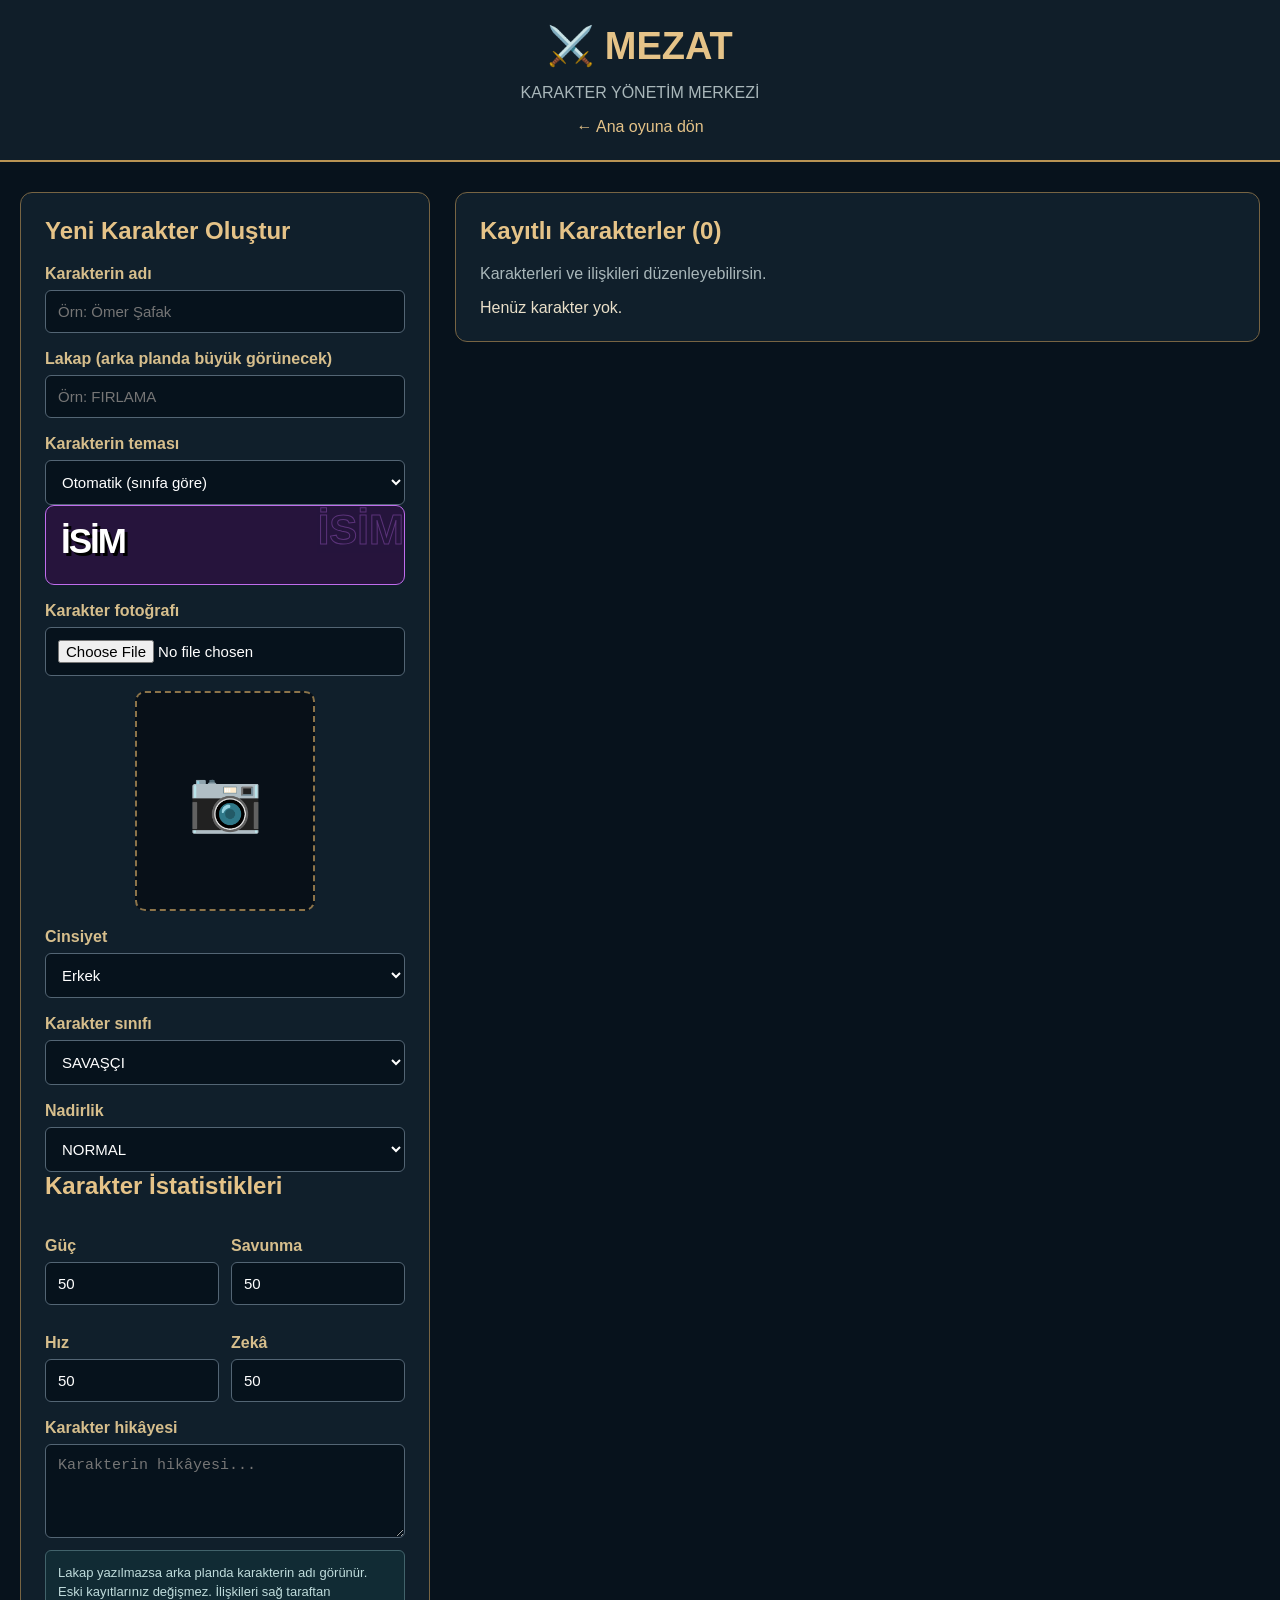
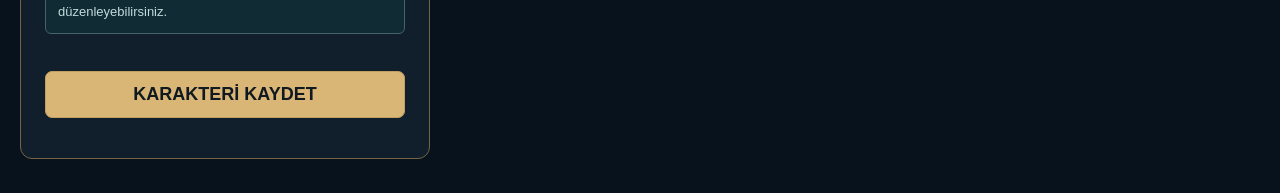
==== karakterler.html @ 95b10304 "Add files via upload" ====
<!DOCTYPE html>
<html lang="tr"><head><meta charset="UTF-8"><meta name="viewport" content="width=device-width, initial-scale=1"><title>MEZAT | Karakter Yönetimi</title>
<style>
*{box-sizing:border-box}body{margin:0;background:#07121c;color:#e9dfc9;font-family:Arial,sans-serif}header{padding:24px;text-align:center;background:#101e29;border-bottom:2px solid #b99454}header h1{margin:0;color:#e5c388;font-size:38px}header p,.aciklama{color:#a9b7ba}.geri{color:#e5c388;text-decoration:none}
main{max-width:1400px;margin:auto;padding:30px 20px;display:grid;grid-template-columns:410px minmax(0,1fr);gap:25px;align-items:start}.panel{background:#101f2b;border:1px solid #776443;border-radius:12px;padding:24px;min-width:0}h2,h3{color:#e5c388}h2{margin-top:0}label{display:block;margin:17px 0 7px;font-weight:bold;color:#d6be8c}input,select,textarea{display:block;width:100%;padding:12px;background:#06121c;border:1px solid #536574;color:white;border-radius:6px;font-size:15px}textarea{resize:vertical}input:focus,select:focus,textarea:focus{outline:1px solid #d6b575}button{cursor:pointer;padding:12px 14px;font-weight:bold;border-radius:7px;border:1px solid #c29f61;background:#d9b675;color:#101820}button:hover:not(:disabled){filter:brightness(1.15)}button:disabled{opacity:.45;cursor:not-allowed}.ikili{display:grid;grid-template-columns:1fr 1fr;gap:12px}.istatistikler input{margin-top:7px}.kaydet{width:100%;margin-top:25px;font-size:18px}.iptal{background:#253a46;color:white;border-color:#597687}.sil{background:#612626;color:white;border-color:#a95656}
#fotoOnizleme{width:180px;height:220px;margin:15px auto;display:grid;place-items:center;background:#081018;border:2px dashed #8c744a;border-radius:10px;overflow:hidden;font-size:60px}#fotoOnizleme img{width:100%;height:100%;object-fit:cover}.liste{display:grid;grid-template-columns:repeat(auto-fill,minmax(205px,1fr));gap:15px}.karakter-kart{background:#081823;border:1px solid #826b46;border-radius:9px;padding:13px;text-align:center;min-width:0}.karakter-kart img,.bos-foto{width:100%;height:190px;object-fit:cover;border-radius:5px;background:#152c38}.bos-foto{display:grid;place-items:center;font-size:50px}.karakter-kart h3{margin-bottom:5px;overflow-wrap:anywhere}.karakter-kart p{color:#a9b9bf;font-size:13px;line-height:1.5}.kart-butonlar{display:grid;gap:7px}.kart-butonlar button{width:100%}.iliski-ekle{background:#154d39;border-color:#58ae83;color:white}.kart-iliskileri{margin:12px 0;display:grid;gap:6px}.iliski-kucuk{border:1px solid #385b53;border-radius:5px;padding:9px;font-size:12px;text-align:left;overflow-wrap:anywhere}.iliski-kucuk.arti{background:#103329;border-color:#418a68}.iliski-kucuk.eksi{background:#361c20;border-color:#a35459}.iliski-kucuk strong{display:block;color:#f0dfb2;margin-bottom:4px}.iliski-kucuk small{color:#c4d1cf}.iliski-panel{margin-top:26px;border:1px solid #b3975e;background:#081722;border-radius:10px;padding:22px}.iliski-secim{display:grid;grid-template-columns:1fr 1fr;gap:12px}.buton-satiri{display:flex;gap:10px;flex-wrap:wrap;margin-top:18px}.buton-satiri button{flex:1}.iliski-satiri{display:flex;justify-content:space-between;align-items:center;gap:10px;padding:12px;margin-top:8px;border:1px solid #496068;border-radius:7px;background:#0b202b}.iliski-satiri strong{display:block;color:#e5c388}.iliski-satiri small{display:block;margin-top:5px;color:#bbc7cb}.iliski-satiri button{flex-shrink:0}.arti-yazi{color:#76e5ab}.eksi-yazi{color:#f18b87}#durum{color:#77e5ac;line-height:1.5}.gizli{display:none!important}.bilgi-notu{margin:12px 0;padding:12px;border:1px solid #42636b;background:#112b34;border-radius:6px;color:#bfdbdb;font-size:13px;line-height:1.5}.tema-onizleme{padding:15px;background:#1a1432;border:1px solid #9048ba;border-radius:9px;overflow:hidden;position:relative;min-height:80px}.tema-onizleme strong{font-size:35px;color:#fff;letter-spacing:-2px;text-shadow:3px 3px #000}.tema-onizleme span{position:absolute;font-size:42px;font-weight:900;color:transparent;-webkit-text-stroke:1px #ac63bc;opacity:.35;right:0;top:0;white-space:nowrap}
@media(max-width:900px){main{grid-template-columns:1fr}}@media(max-width:500px){.iliski-secim{grid-template-columns:1fr}}
</style></head><body>
<header><h1>⚔️ MEZAT</h1><p>KARAKTER YÖNETİM MERKEZİ</p><a class="geri" href="index.html">← Ana oyuna dön</a></header>
<main><section class="panel" id="formPaneli"><h2 id="formBaslik">Yeni Karakter Oluştur</h2>
<form id="karakterFormu">
<label for="isim">Karakterin adı</label><input id="isim" required maxlength="35" placeholder="Örn: Ömer Şafak">
<label for="lakap">Lakap (arka planda büyük görünecek)</label><input id="lakap" maxlength="45" placeholder="Örn: FIRLAMA">
<label for="tema">Karakterin teması</label><select id="tema"><option value="otomatik">Otomatik (sınıfa göre)</option><option value="neon-mor">Neon Mor</option><option value="kirmizi">Kırmızı</option><option value="mavi">Mavi</option><option value="altin">Altın</option><option value="yesil">Yeşil</option></select>
<div class="tema-onizleme" id="temaOnizleme"><span id="onizlemeLakap">LAKAP</span><strong id="onizlemeIsim">İSİM</strong></div>
<label for="fotograf">Karakter fotoğrafı</label><input id="fotograf" type="file" accept="image/png,image/jpeg,image/webp"><div id="fotoOnizleme">📷</div>
<label for="cinsiyet">Cinsiyet</label><select id="cinsiyet"><option value="erkek">Erkek</option><option value="kadin">Kadın</option><option value="belirtilmemis">Belirtilmemiş</option></select>
<label for="kategori">Karakter sınıfı</label><select id="kategori"><option>SAVAŞÇI</option><option>TANK</option><option>SUİKASTÇI</option><option>BÜYÜCÜ</option><option>TAKTİKÇİ</option><option>DESTEK</option></select>
<label for="nadirlik">Nadirlik</label><select id="nadirlik"><option>NORMAL</option><option>NADİR</option><option>EPİK</option><option>EFSANE</option></select>
<h2>Karakter İstatistikleri</h2><div class="ikili istatistikler">
<div><label for="guc">Güç</label><input id="guc" type="number" min="0" max="100" value="50" required></div>
<div><label for="savunma">Savunma</label><input id="savunma" type="number" min="0" max="100" value="50" required></div>
<div><label for="hiz">Hız</label><input id="hiz" type="number" min="0" max="100" value="50" required></div>
<div><label for="zeka">Zekâ</label><input id="zeka" type="number" min="0" max="100" value="50" required></div></div>
<label for="hikaye">Karakter hikâyesi</label><textarea id="hikaye" rows="4" placeholder="Karakterin hikâyesi..."></textarea>
<div class="bilgi-notu">Lakap yazılmazsa arka planda karakterin adı görünür. Eski kayıtlarınız değişmez. İlişkileri sağ taraftan düzenleyebilirsiniz.</div>
<button class="kaydet" id="kaydetButonu" type="submit">KARAKTERİ KAYDET</button><button class="kaydet iptal gizli" id="duzenlemeIptal" type="button">DÜZENLEMEYİ İPTAL ET</button><p id="durum"></p>
</form></section>
<section class="panel"><h2>Kayıtlı Karakterler (<span id="karakterSayisi">0</span>)</h2><p class="aciklama">Karakterleri ve ilişkileri düzenleyebilirsin.</p><div id="karakterListesi" class="liste"></div>
<div id="iliskiPaneli" class="iliski-panel gizli"><h2 id="iliskiBaslik">İlişki Oluştur</h2><p class="aciklama">İlişkinin iki tarafı otomatik güncellenir.</p>
<form id="iliskiFormu"><div class="iliski-secim"><div><label for="iliskiKarakter1">Seçili karakter</label><input id="iliskiKarakter1" disabled></div><div><label for="iliskiKarakter2">Diğer karakteri seç</label><select id="iliskiKarakter2" required></select></div></div>
<label for="iliskiTuru">İlişki türü</label><select id="iliskiTuru"><option value="dostluk">💚 Dostluk (+)</option><option value="aile">💛 Aile (+)</option><option value="rekabet">❤️‍🔥 Düşmanlık (−)</option></select>
<label for="iliskiPuani">Bonus / ceza değeri</label><input id="iliskiPuani" type="number" min="1" max="100" value="30" required>
<label for="iliskiNedeni">Bu ilişkinin nedeni</label><textarea id="iliskiNedeni" rows="3" required placeholder="Örn: Çocukluk arkadaşları"></textarea>
<div class="bilgi-notu">Dostluk ve aile artı, düşmanlık eksi puan verir. Sayıyı pozitif yaz.</div>
<div class="buton-satiri"><button type="submit" id="iliskiKaydetButonu">İLİŞKİYİ KAYDET</button><button type="button" class="iptal" id="iliskiKapat">KAPAT</button></div></form>
<h3>Bu Karakterin İlişkileri</h3><div id="seciliIliskiler"></div></div></section></main>
<script src="database.js"></script><script src="karakterler-ui.js"></script></body></html>
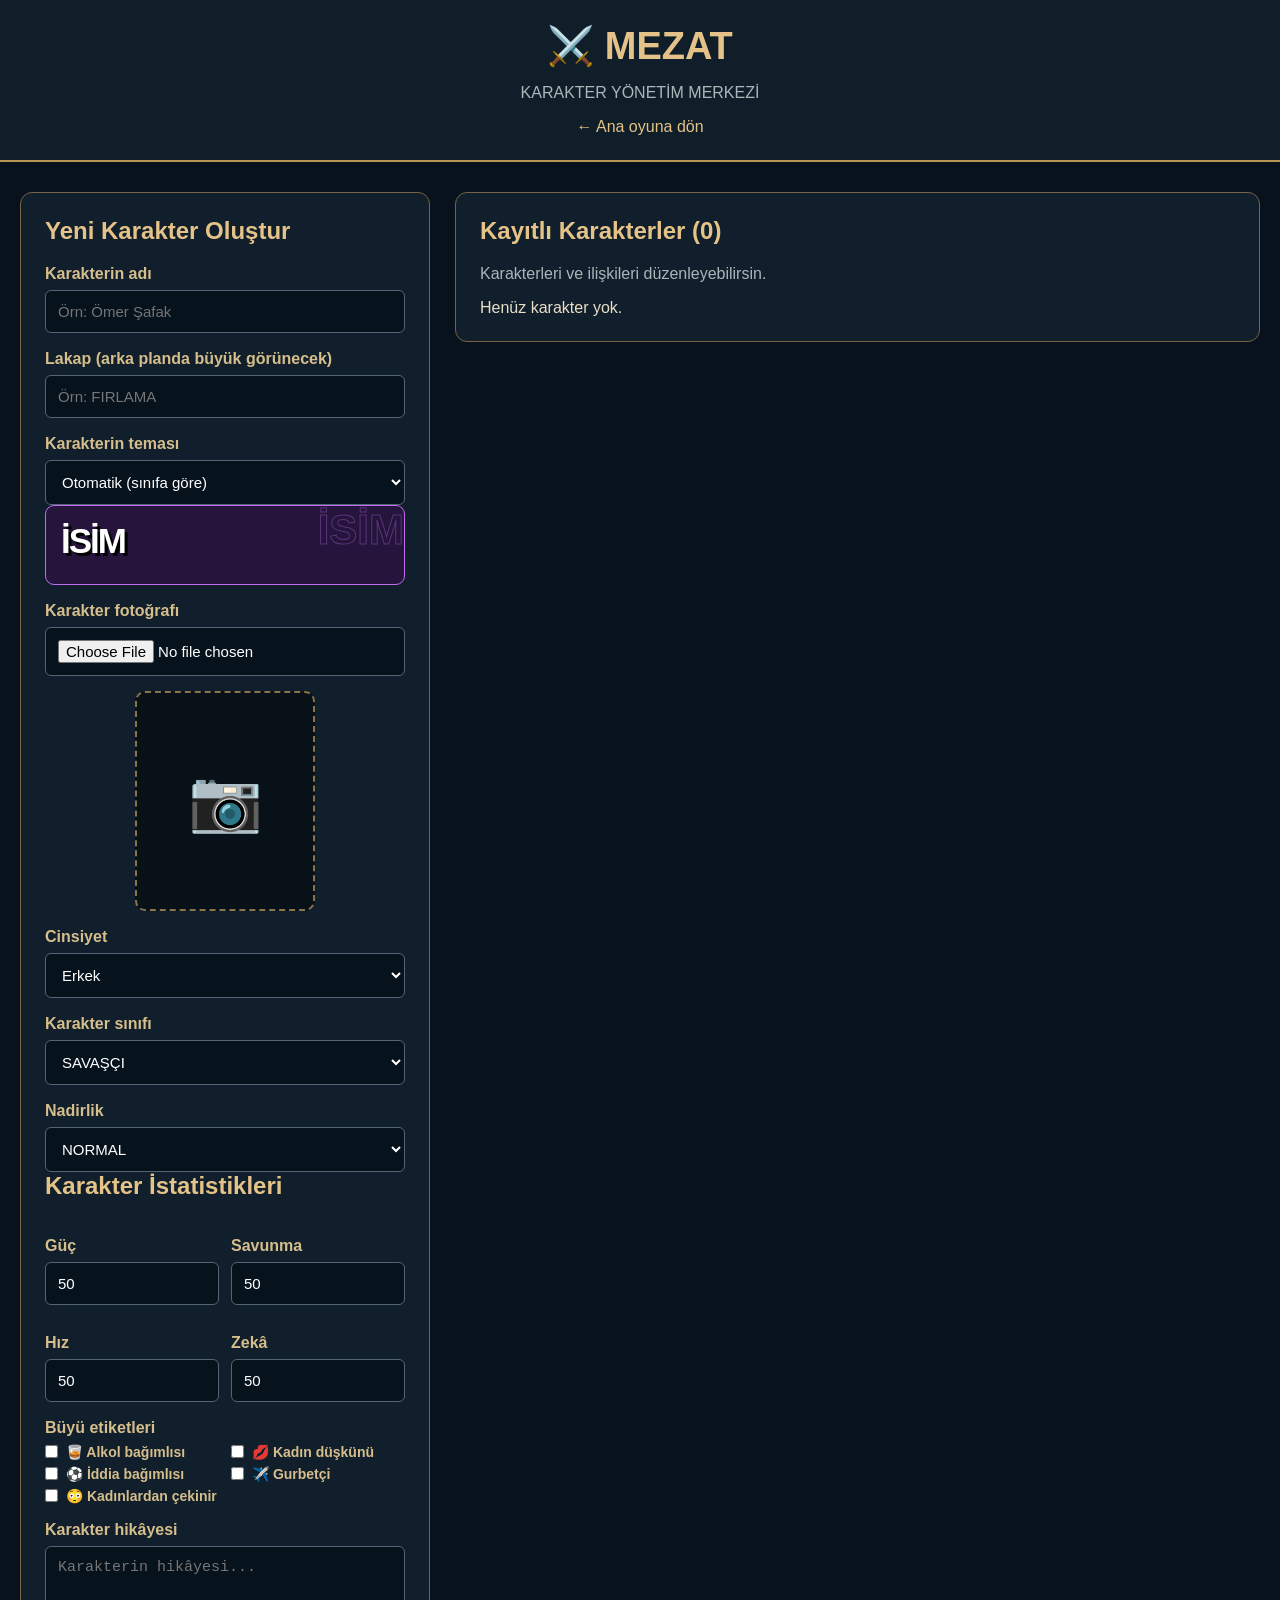
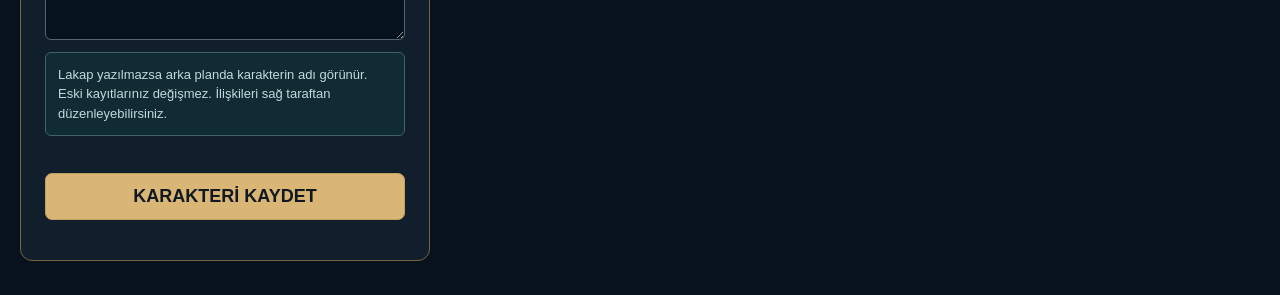
==== commit 06052787: "Overall, takım özelliği, büyüler ve artan para bonusu ekle - Her karaktere sınıfa göre hesaplanan sa" ====
--- a/karakterler.html
+++ b/karakterler.html
@@ -5,7 +5,7 @@
 main{max-width:1400px;margin:auto;padding:30px 20px;display:grid;grid-template-columns:410px minmax(0,1fr);gap:25px;align-items:start}.panel{background:#101f2b;border:1px solid #776443;border-radius:12px;padding:24px;min-width:0}h2,h3{color:#e5c388}h2{margin-top:0}label{display:block;margin:17px 0 7px;font-weight:bold;color:#d6be8c}input,select,textarea{display:block;width:100%;padding:12px;background:#06121c;border:1px solid #536574;color:white;border-radius:6px;font-size:15px}textarea{resize:vertical}input:focus,select:focus,textarea:focus{outline:1px solid #d6b575}button{cursor:pointer;padding:12px 14px;font-weight:bold;border-radius:7px;border:1px solid #c29f61;background:#d9b675;color:#101820}button:hover:not(:disabled){filter:brightness(1.15)}button:disabled{opacity:.45;cursor:not-allowed}.ikili{display:grid;grid-template-columns:1fr 1fr;gap:12px}.istatistikler input{margin-top:7px}.kaydet{width:100%;margin-top:25px;font-size:18px}.iptal{background:#253a46;color:white;border-color:#597687}.sil{background:#612626;color:white;border-color:#a95656}
 #fotoOnizleme{width:180px;height:220px;margin:15px auto;display:grid;place-items:center;background:#081018;border:2px dashed #8c744a;border-radius:10px;overflow:hidden;font-size:60px}#fotoOnizleme img{width:100%;height:100%;object-fit:cover}.liste{display:grid;grid-template-columns:repeat(auto-fill,minmax(205px,1fr));gap:15px}.karakter-kart{background:#081823;border:1px solid #826b46;border-radius:9px;padding:13px;text-align:center;min-width:0}.karakter-kart img,.bos-foto{width:100%;height:190px;object-fit:cover;border-radius:5px;background:#152c38}.bos-foto{display:grid;place-items:center;font-size:50px}.karakter-kart h3{margin-bottom:5px;overflow-wrap:anywhere}.karakter-kart p{color:#a9b9bf;font-size:13px;line-height:1.5}.kart-butonlar{display:grid;gap:7px}.kart-butonlar button{width:100%}.iliski-ekle{background:#154d39;border-color:#58ae83;color:white}.kart-iliskileri{margin:12px 0;display:grid;gap:6px}.iliski-kucuk{border:1px solid #385b53;border-radius:5px;padding:9px;font-size:12px;text-align:left;overflow-wrap:anywhere}.iliski-kucuk.arti{background:#103329;border-color:#418a68}.iliski-kucuk.eksi{background:#361c20;border-color:#a35459}.iliski-kucuk strong{display:block;color:#f0dfb2;margin-bottom:4px}.iliski-kucuk small{color:#c4d1cf}.iliski-panel{margin-top:26px;border:1px solid #b3975e;background:#081722;border-radius:10px;padding:22px}.iliski-secim{display:grid;grid-template-columns:1fr 1fr;gap:12px}.buton-satiri{display:flex;gap:10px;flex-wrap:wrap;margin-top:18px}.buton-satiri button{flex:1}.iliski-satiri{display:flex;justify-content:space-between;align-items:center;gap:10px;padding:12px;margin-top:8px;border:1px solid #496068;border-radius:7px;background:#0b202b}.iliski-satiri strong{display:block;color:#e5c388}.iliski-satiri small{display:block;margin-top:5px;color:#bbc7cb}.iliski-satiri button{flex-shrink:0}.arti-yazi{color:#76e5ab}.eksi-yazi{color:#f18b87}#durum{color:#77e5ac;line-height:1.5}.gizli{display:none!important}.bilgi-notu{margin:12px 0;padding:12px;border:1px solid #42636b;background:#112b34;border-radius:6px;color:#bfdbdb;font-size:13px;line-height:1.5}.tema-onizleme{padding:15px;background:#1a1432;border:1px solid #9048ba;border-radius:9px;overflow:hidden;position:relative;min-height:80px}.tema-onizleme strong{font-size:35px;color:#fff;letter-spacing:-2px;text-shadow:3px 3px #000}.tema-onizleme span{position:absolute;font-size:42px;font-weight:900;color:transparent;-webkit-text-stroke:1px #ac63bc;opacity:.35;right:0;top:0;white-space:nowrap}
 @media(max-width:900px){main{grid-template-columns:1fr}}@media(max-width:500px){.iliski-secim{grid-template-columns:1fr}}
-</style></head><body>
+.etiket-secim{display:grid;grid-template-columns:1fr 1fr;gap:6px 12px;margin-bottom:12px}.etiket-secim label{display:flex;align-items:center;gap:8px;margin:0;font-size:14px;cursor:pointer}.etiket-secim input{width:auto;margin:0}</style></head><body>
 <header><h1>⚔️ MEZAT</h1><p>KARAKTER YÖNETİM MERKEZİ</p><a class="geri" href="index.html">← Ana oyuna dön</a></header>
 <main><section class="panel" id="formPaneli"><h2 id="formBaslik">Yeni Karakter Oluştur</h2>
 <form id="karakterFormu">
@@ -22,6 +22,7 @@
 <div><label for="savunma">Savunma</label><input id="savunma" type="number" min="0" max="100" value="50" required></div>
 <div><label for="hiz">Hız</label><input id="hiz" type="number" min="0" max="100" value="50" required></div>
 <div><label for="zeka">Zekâ</label><input id="zeka" type="number" min="0" max="100" value="50" required></div></div>
+<label>Büyü etiketleri</label><div class="etiket-secim"><label><input type="checkbox" name="etiket" value="alkol"> 🥃 Alkol bağımlısı</label><label><input type="checkbox" name="etiket" value="kadin"> 💋 Kadın düşkünü</label><label><input type="checkbox" name="etiket" value="iddia"> ⚽ İddia bağımlısı</label><label><input type="checkbox" name="etiket" value="gurbet"> ✈️ Gurbetçi</label><label><input type="checkbox" name="etiket" value="kadin-korkusu"> 😳 Kadınlardan çekinir</label></div>
 <label for="hikaye">Karakter hikâyesi</label><textarea id="hikaye" rows="4" placeholder="Karakterin hikâyesi..."></textarea>
 <div class="bilgi-notu">Lakap yazılmazsa arka planda karakterin adı görünür. Eski kayıtlarınız değişmez. İlişkileri sağ taraftan düzenleyebilirsiniz.</div>
 <button class="kaydet" id="kaydetButonu" type="submit">KARAKTERİ KAYDET</button><button class="kaydet iptal gizli" id="duzenlemeIptal" type="button">DÜZENLEMEYİ İPTAL ET</button><p id="durum"></p>
@@ -29,10 +30,9 @@
 <section class="panel"><h2>Kayıtlı Karakterler (<span id="karakterSayisi">0</span>)</h2><p class="aciklama">Karakterleri ve ilişkileri düzenleyebilirsin.</p><div id="karakterListesi" class="liste"></div>
 <div id="iliskiPaneli" class="iliski-panel gizli"><h2 id="iliskiBaslik">İlişki Oluştur</h2><p class="aciklama">İlişkinin iki tarafı otomatik güncellenir.</p>
 <form id="iliskiFormu"><div class="iliski-secim"><div><label for="iliskiKarakter1">Seçili karakter</label><input id="iliskiKarakter1" disabled></div><div><label for="iliskiKarakter2">Diğer karakteri seç</label><select id="iliskiKarakter2" required></select></div></div>
-<label for="iliskiTuru">İlişki türü</label><select id="iliskiTuru"><option value="dostluk">💚 Dostluk (+)</option><option value="aile">💛 Aile (+)</option><option value="rekabet">❤️‍🔥 Düşmanlık (−)</option></select>
-<label for="iliskiPuani">Bonus / ceza değeri</label><input id="iliskiPuani" type="number" min="1" max="100" value="30" required>
+<label for="iliskiTuru">İlişki türü</label><select id="iliskiTuru"><option value="can-dostu">💚 Can Dostu (+50)</option><option value="dostluk" selected>🤝 Dostluk (+25)</option><option value="aile">💛 Aile (+20)</option><option value="ortak-nokta">🔗 Ortak Nokta (+10)</option><option value="rekabet">⚔️ Rekabet (−20)</option><option value="dusmanlik">☠️ Düşmanlık (−50)</option></select>
 <label for="iliskiNedeni">Bu ilişkinin nedeni</label><textarea id="iliskiNedeni" rows="3" required placeholder="Örn: Çocukluk arkadaşları"></textarea>
-<div class="bilgi-notu">Dostluk ve aile artı, düşmanlık eksi puan verir. Sayıyı pozitif yaz.</div>
+<div class="bilgi-notu">İlişki puanları sabittir ve türe göre belirlenir. Overall, karakterin sınıfına göre statlarından otomatik hesaplanır.</div>
 <div class="buton-satiri"><button type="submit" id="iliskiKaydetButonu">İLİŞKİYİ KAYDET</button><button type="button" class="iptal" id="iliskiKapat">KAPAT</button></div></form>
 <h3>Bu Karakterin İlişkileri</h3><div id="seciliIliskiler"></div></div></section></main>
-<script src="database.js"></script><script src="karakterler-ui.js"></script></body></html>
+<script src="database.js?v=3"></script><script src="ozellikler.js?v=3"></script><script src="buyuler.js?v=3"></script><script src="karakterler-ui.js?v=3"></script></body></html>
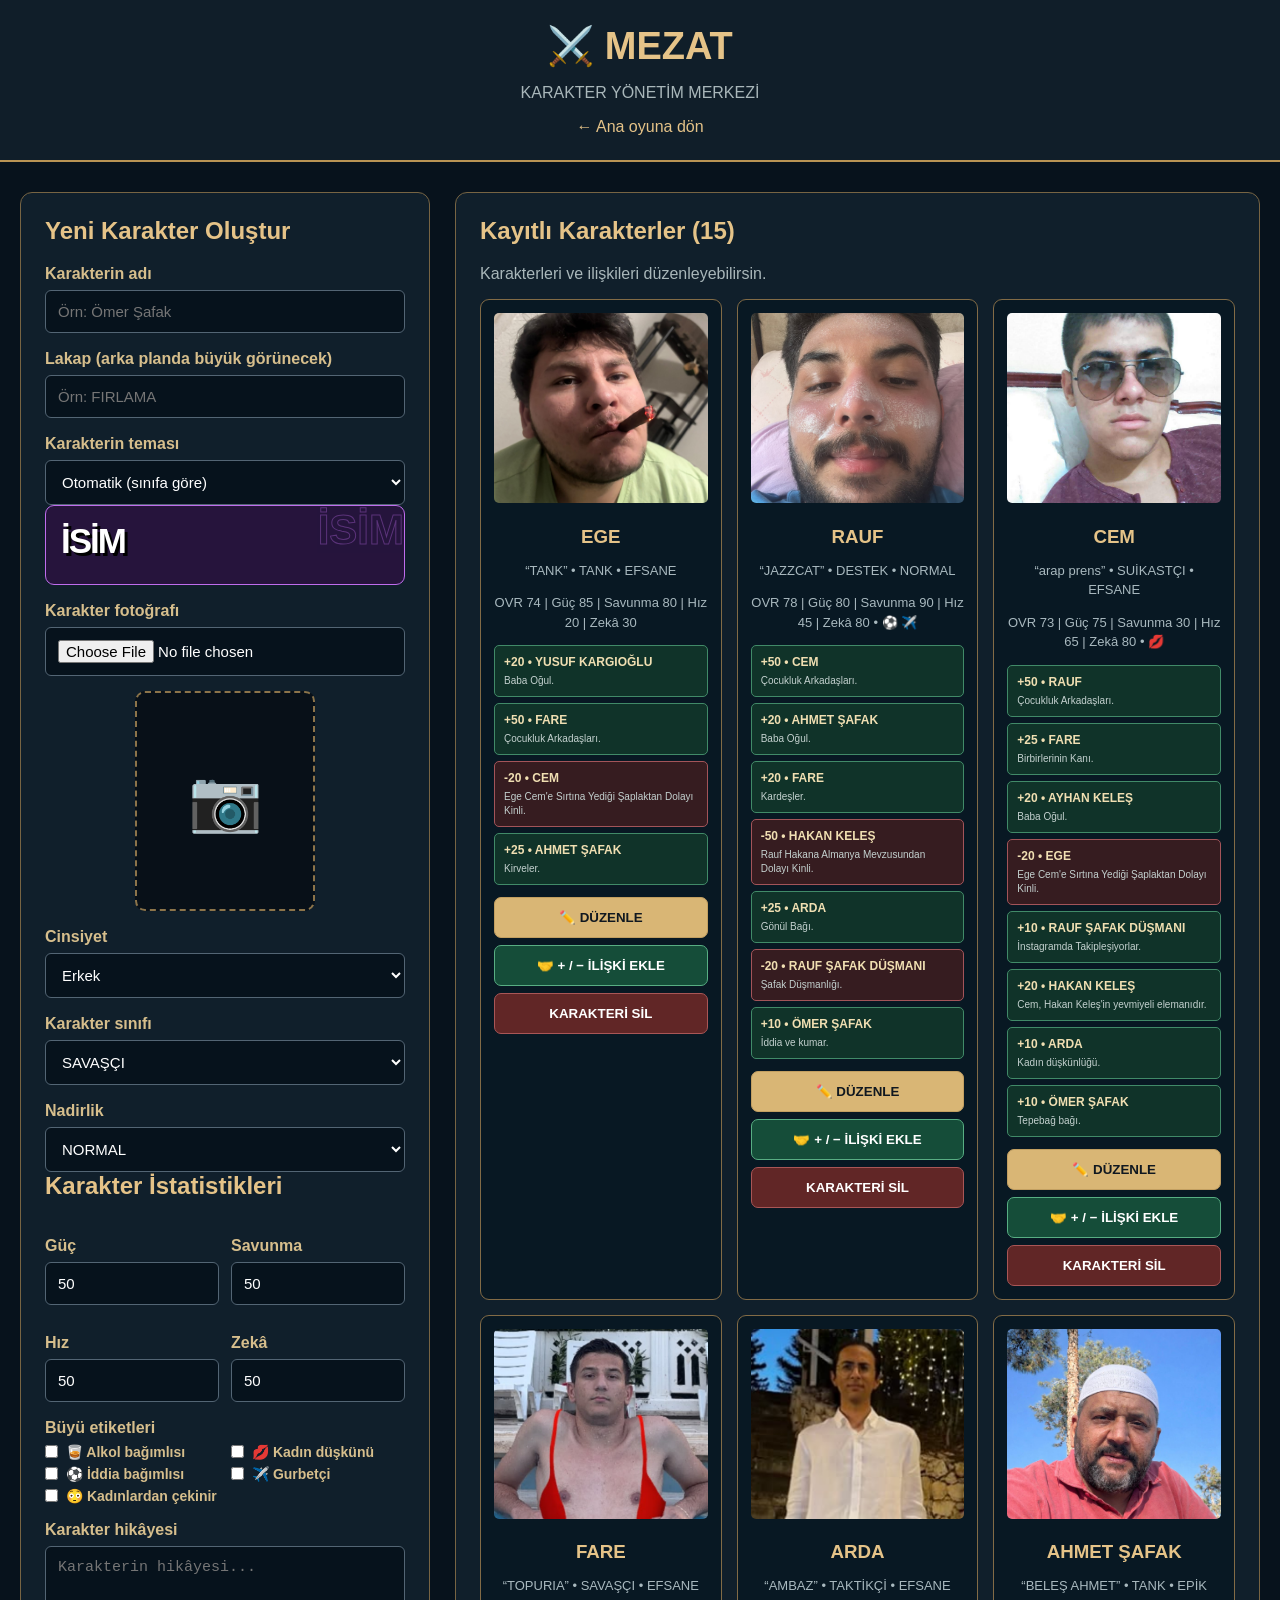
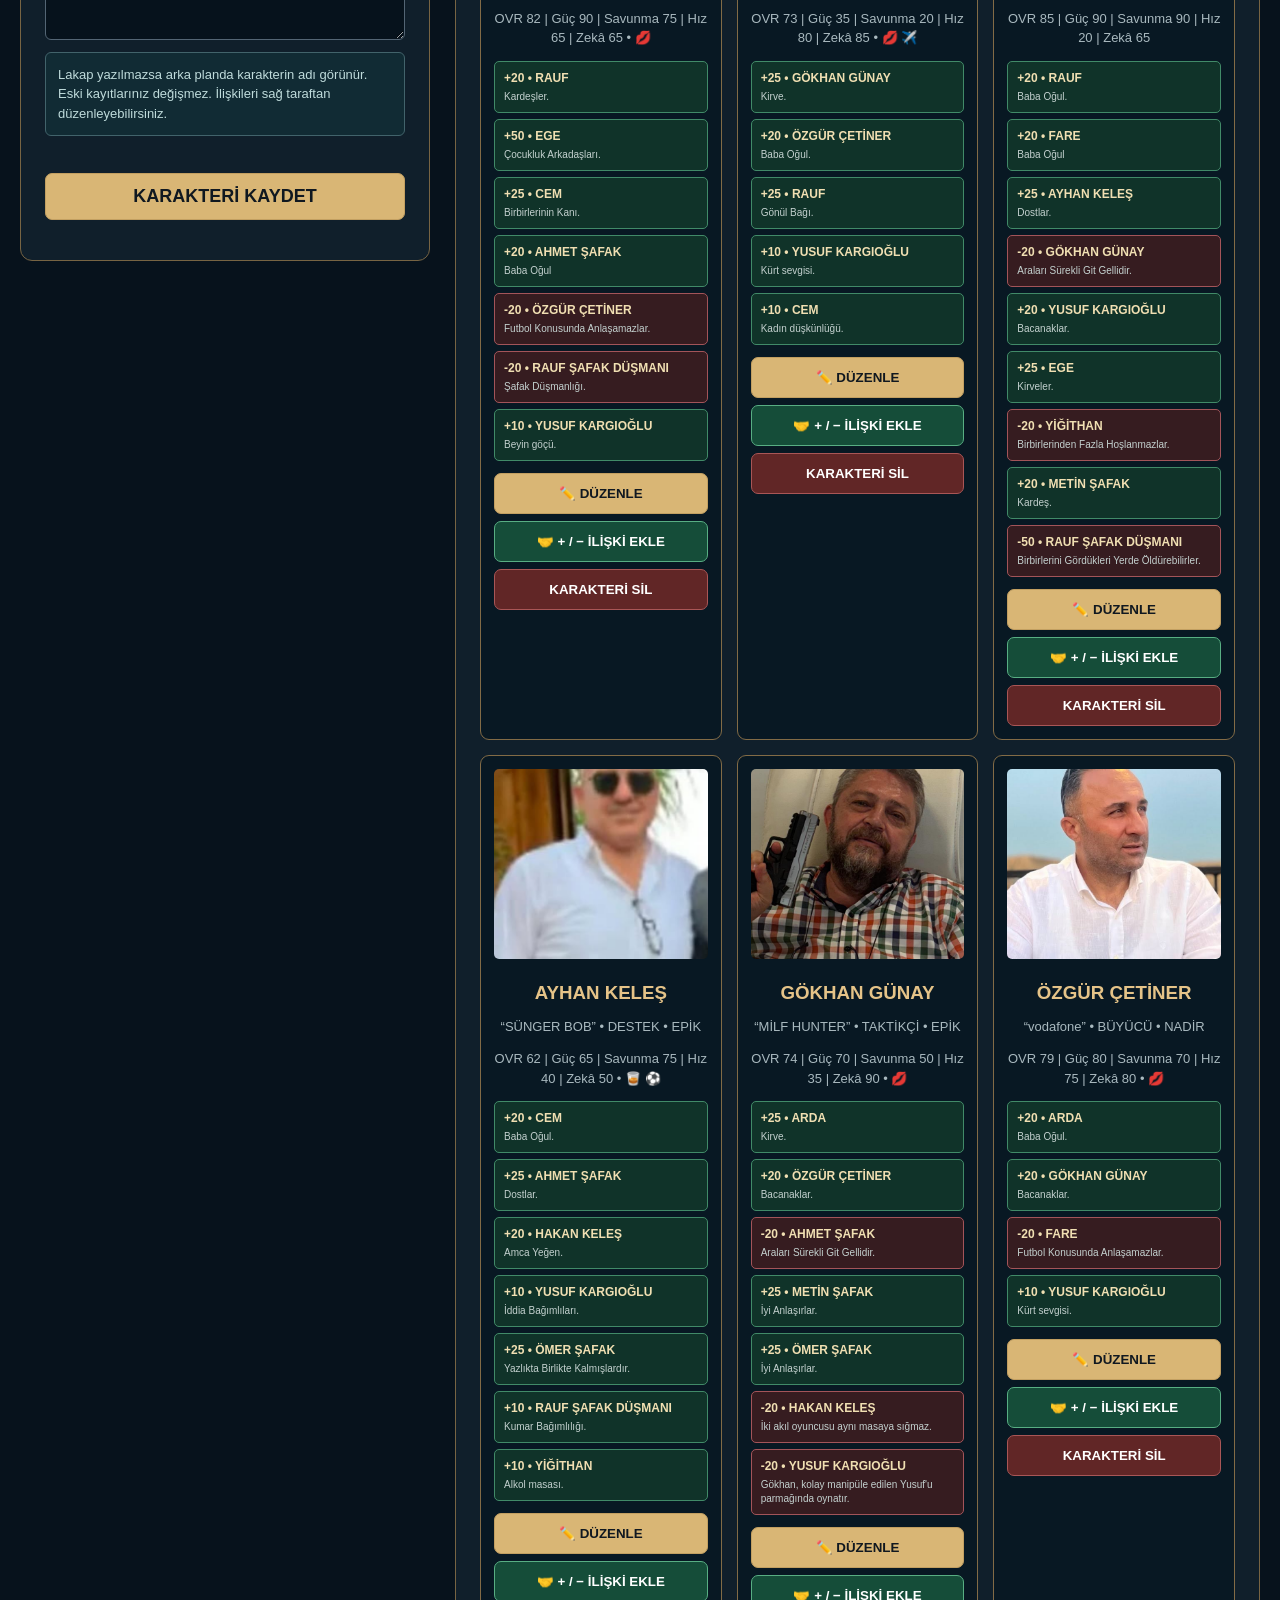
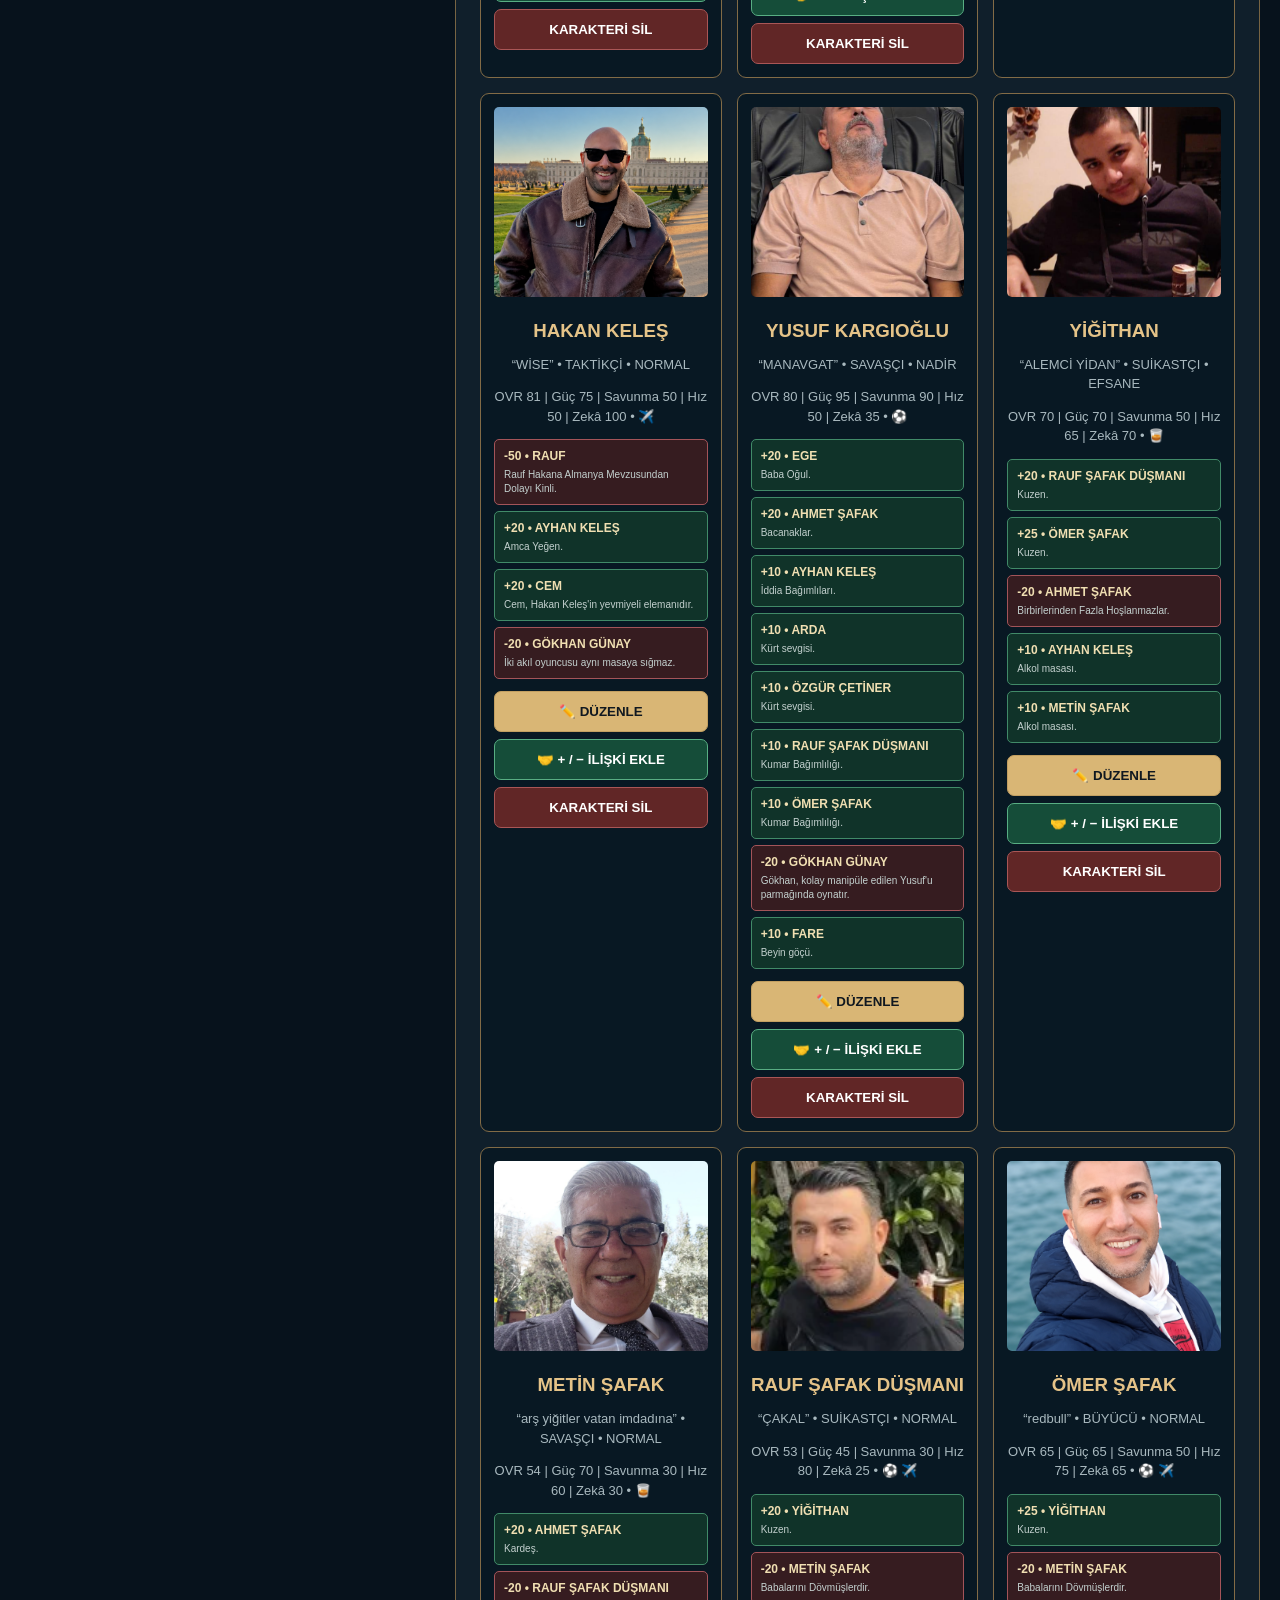
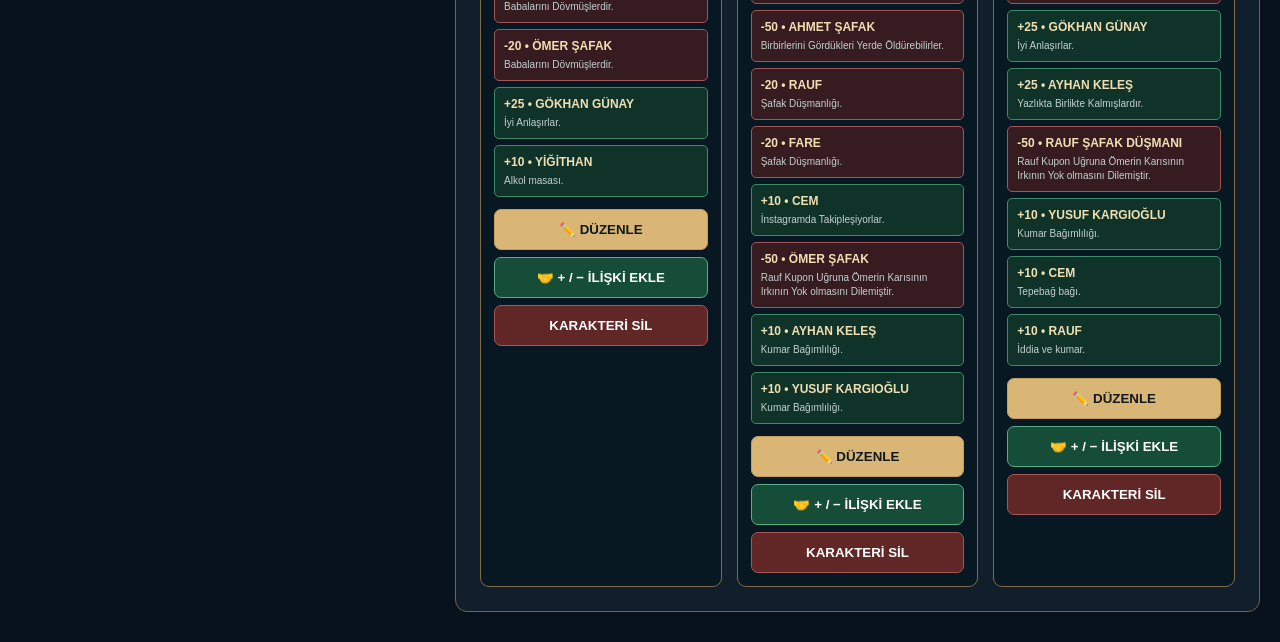
==== commit 7378cc20: "Update karakterler.html" ====
--- a/karakterler.html
+++ b/karakterler.html
@@ -35,4 +35,12 @@
 <div class="bilgi-notu">İlişki puanları sabittir ve türe göre belirlenir. Overall, karakterin sınıfına göre statlarından otomatik hesaplanır.</div>
 <div class="buton-satiri"><button type="submit" id="iliskiKaydetButonu">İLİŞKİYİ KAYDET</button><button type="button" class="iptal" id="iliskiKapat">KAPAT</button></div></form>
 <h3>Bu Karakterin İlişkileri</h3><div id="seciliIliskiler"></div></div></section></main>
-<script src="database.js?v=3"></script><script src="ozellikler.js?v=3"></script><script src="buyuler.js?v=3"></script><script src="karakterler-ui.js?v=3"></script></body></html>
+
+<script src="database.js?v=3"></script>
+<script src="mezat-veriler.js"></script>
+<script src="mezat-yayin-yukleyici.js"></script>
+<script src="ozellikler.js?v=3"></script>
+<script src="buyuler.js?v=3"></script>
+<script src="karakterler-ui.js?v=3"></script>
+</body></html>
+
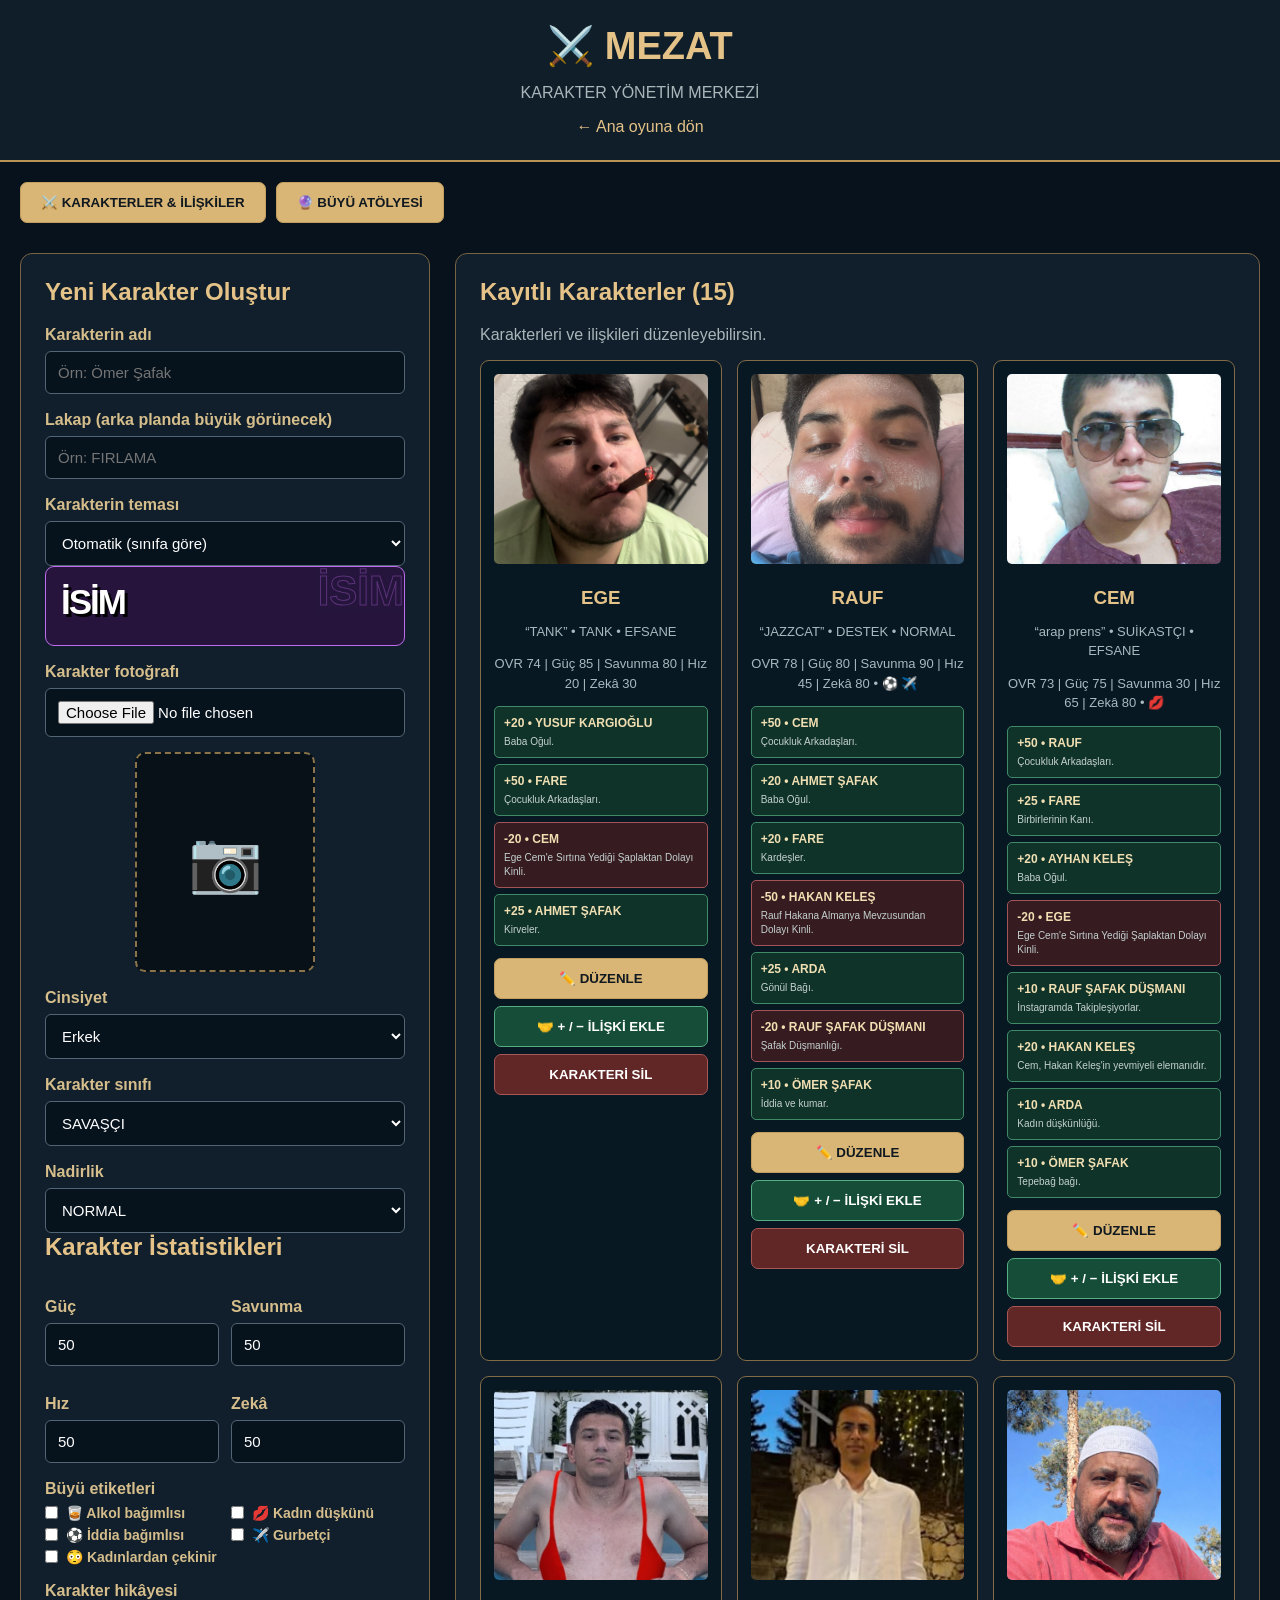
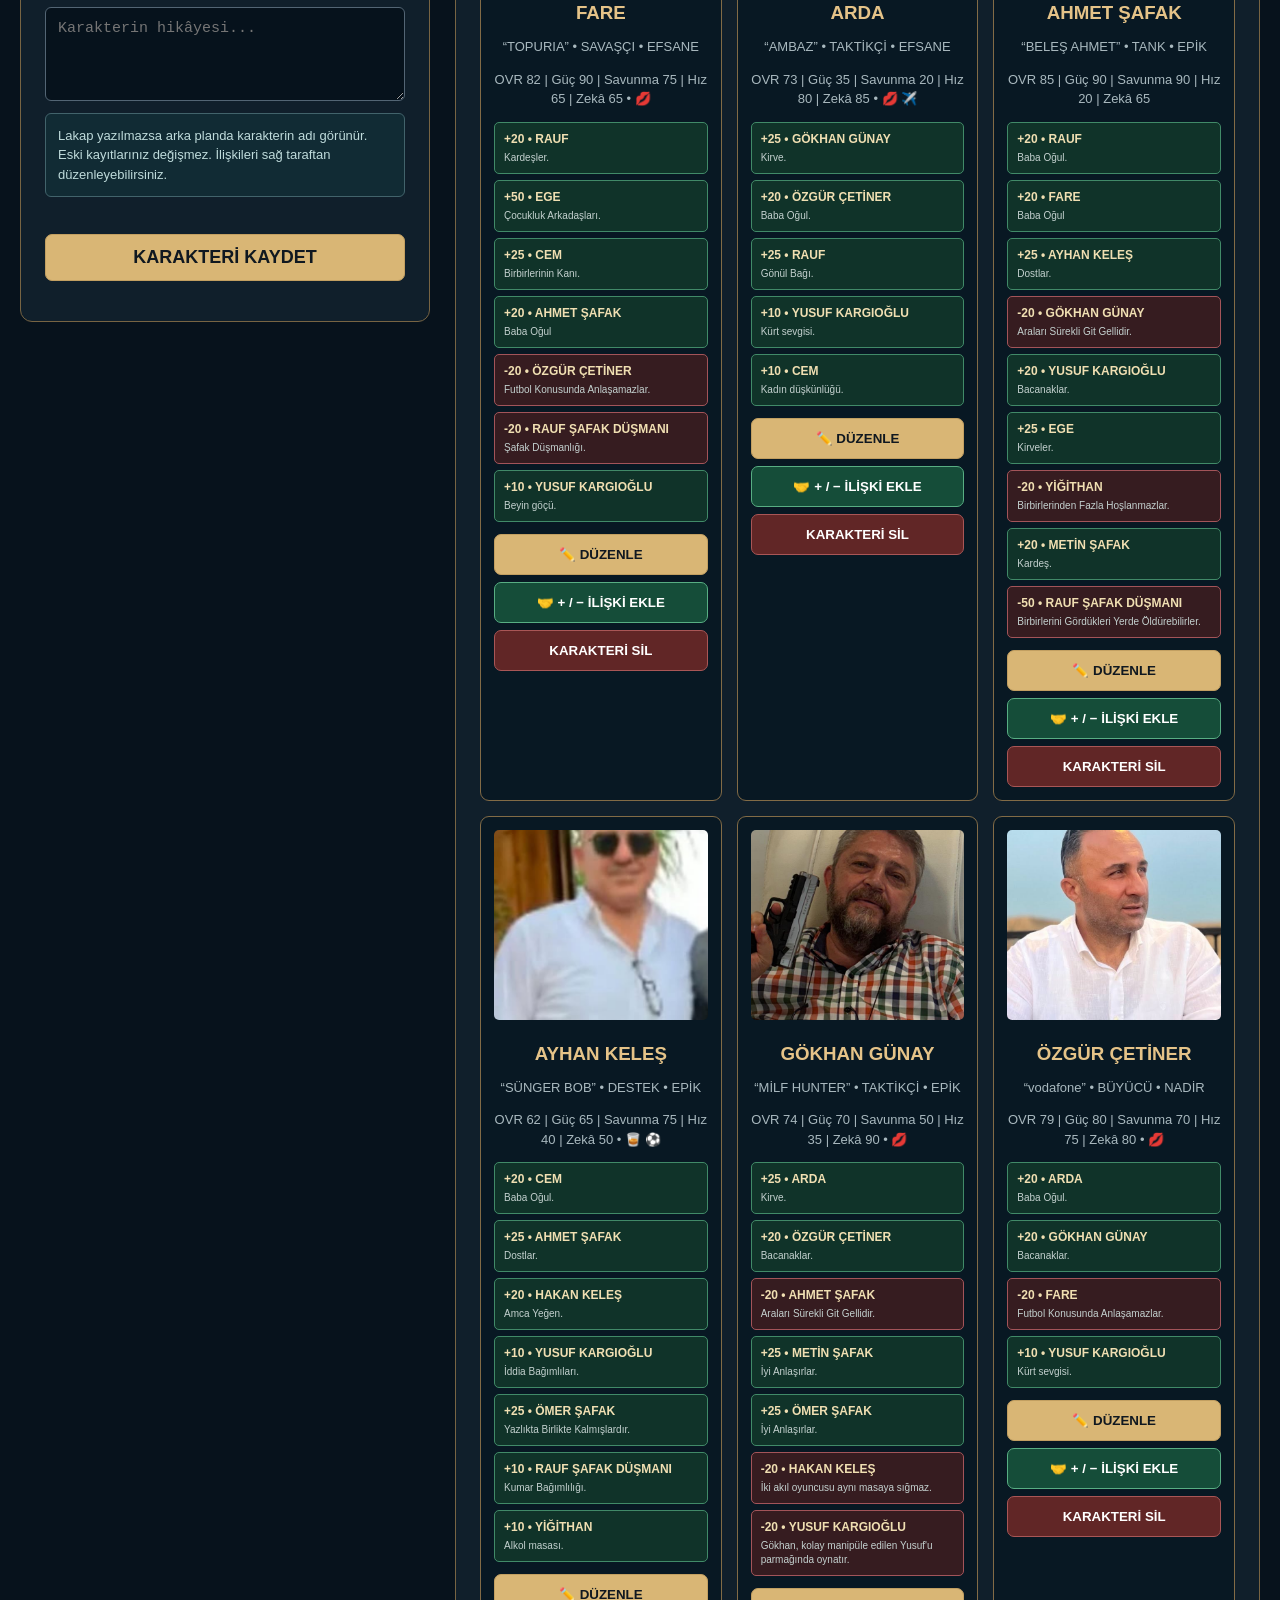
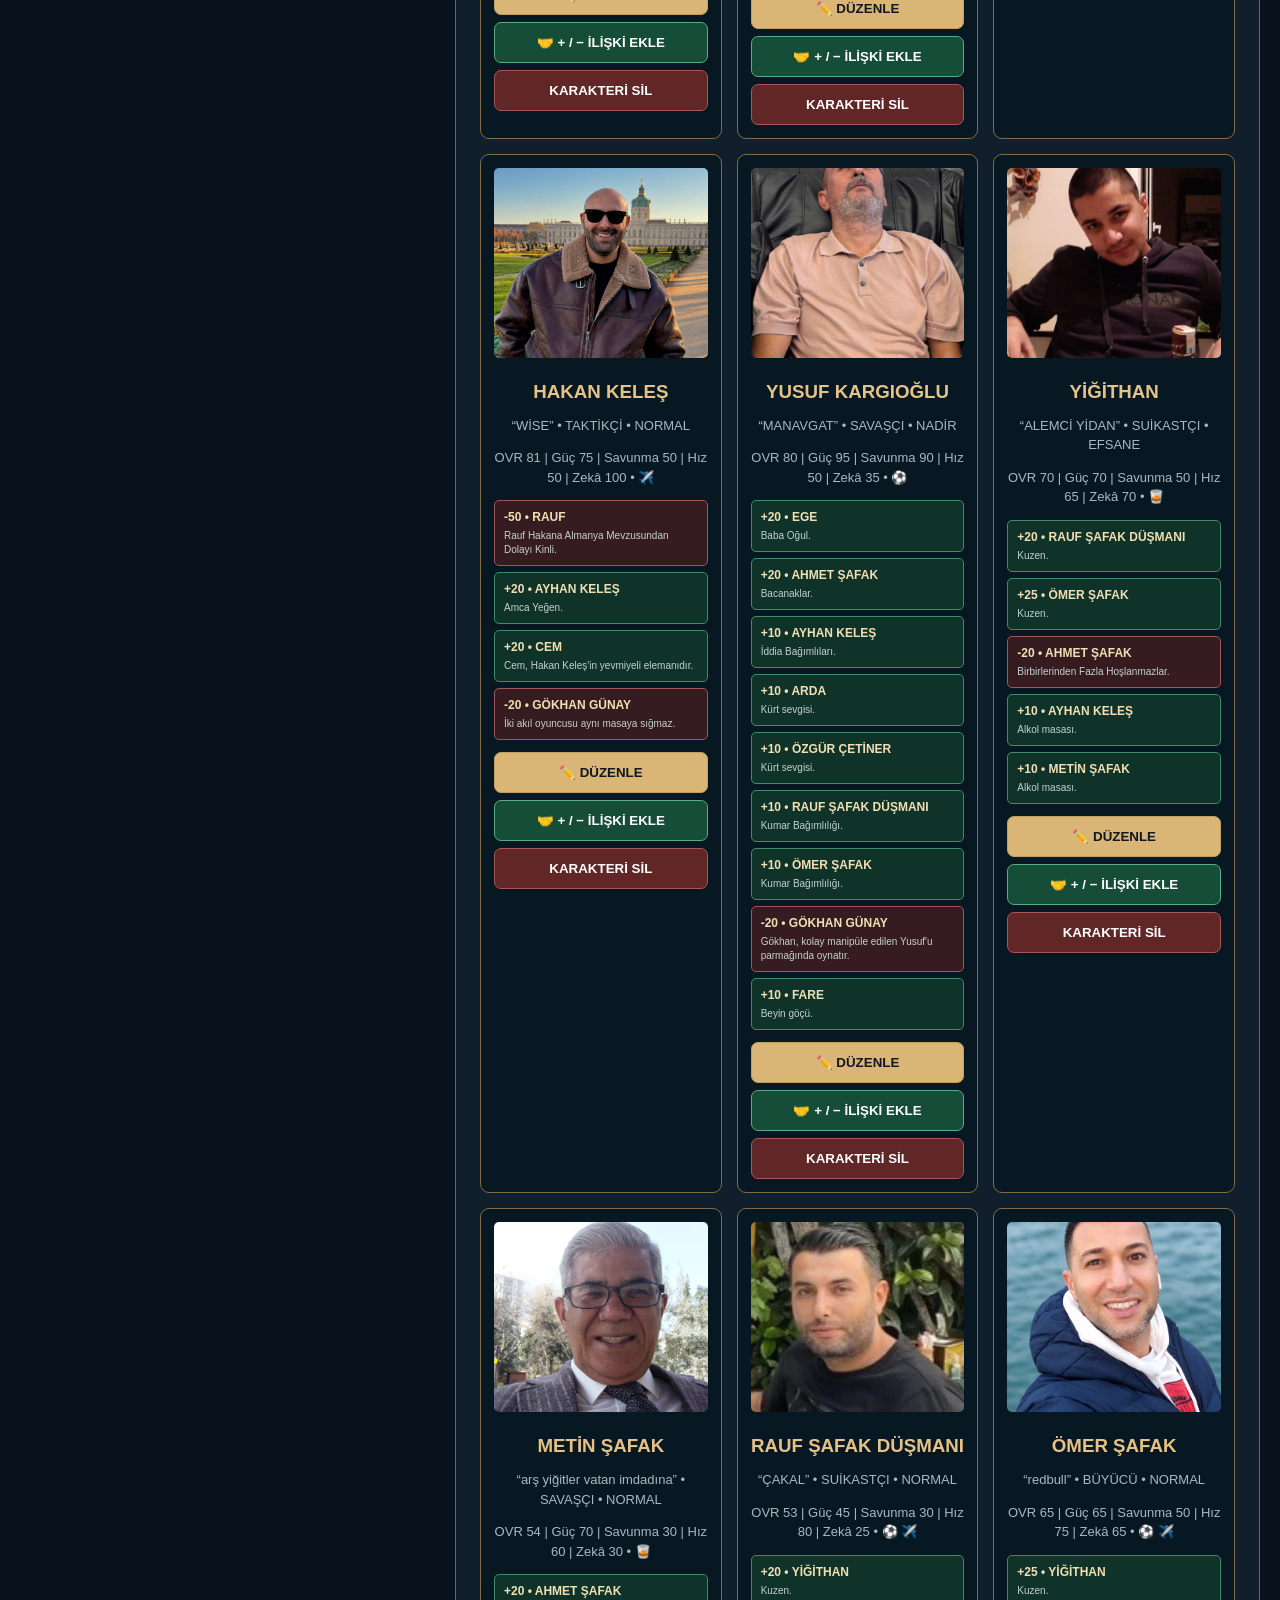
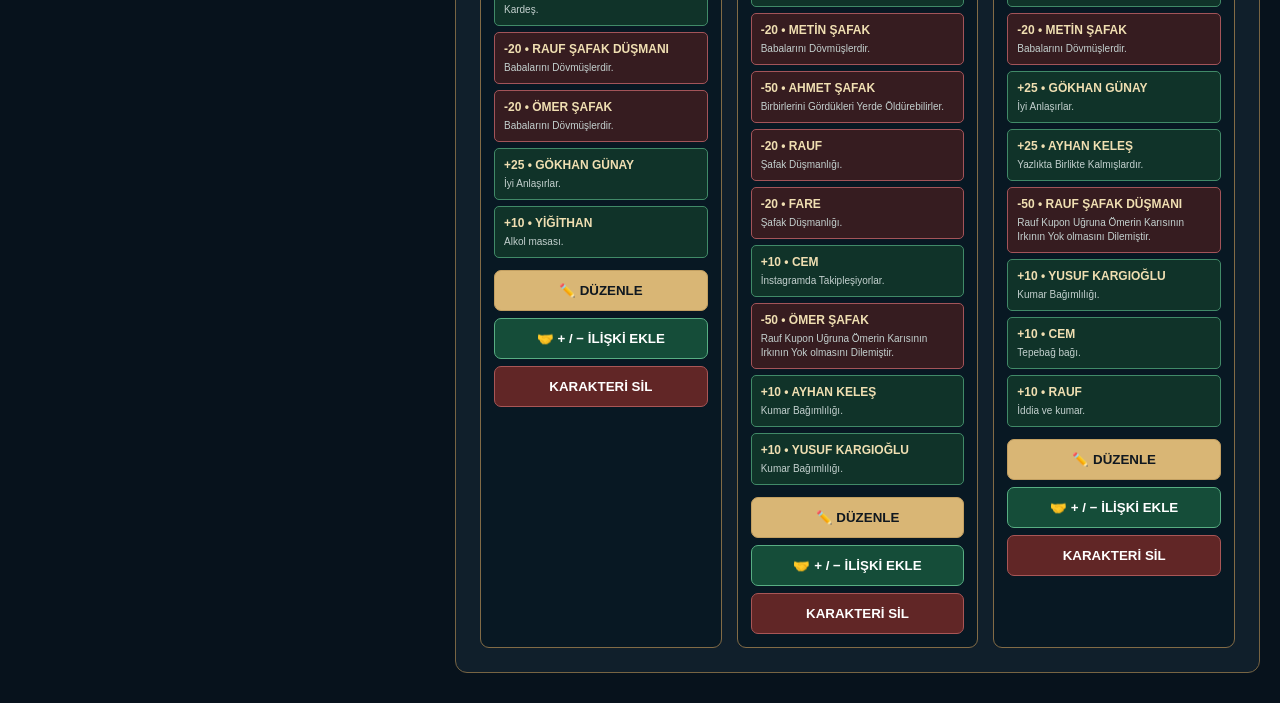
==== commit b8efd536: "Update karakterler.html" ====
--- a/karakterler.html
+++ b/karakterler.html
@@ -42,5 +42,9 @@
 <script src="ozellikler.js?v=3"></script>
 <script src="buyuler.js?v=3"></script>
 <script src="karakterler-ui.js?v=3"></script>
+  
+<script src="buyu-ayar-verileri.js?v=1"></script>
+<script src="buyu-atolyesi.js?v=1"></script>
+
 </body></html>
 
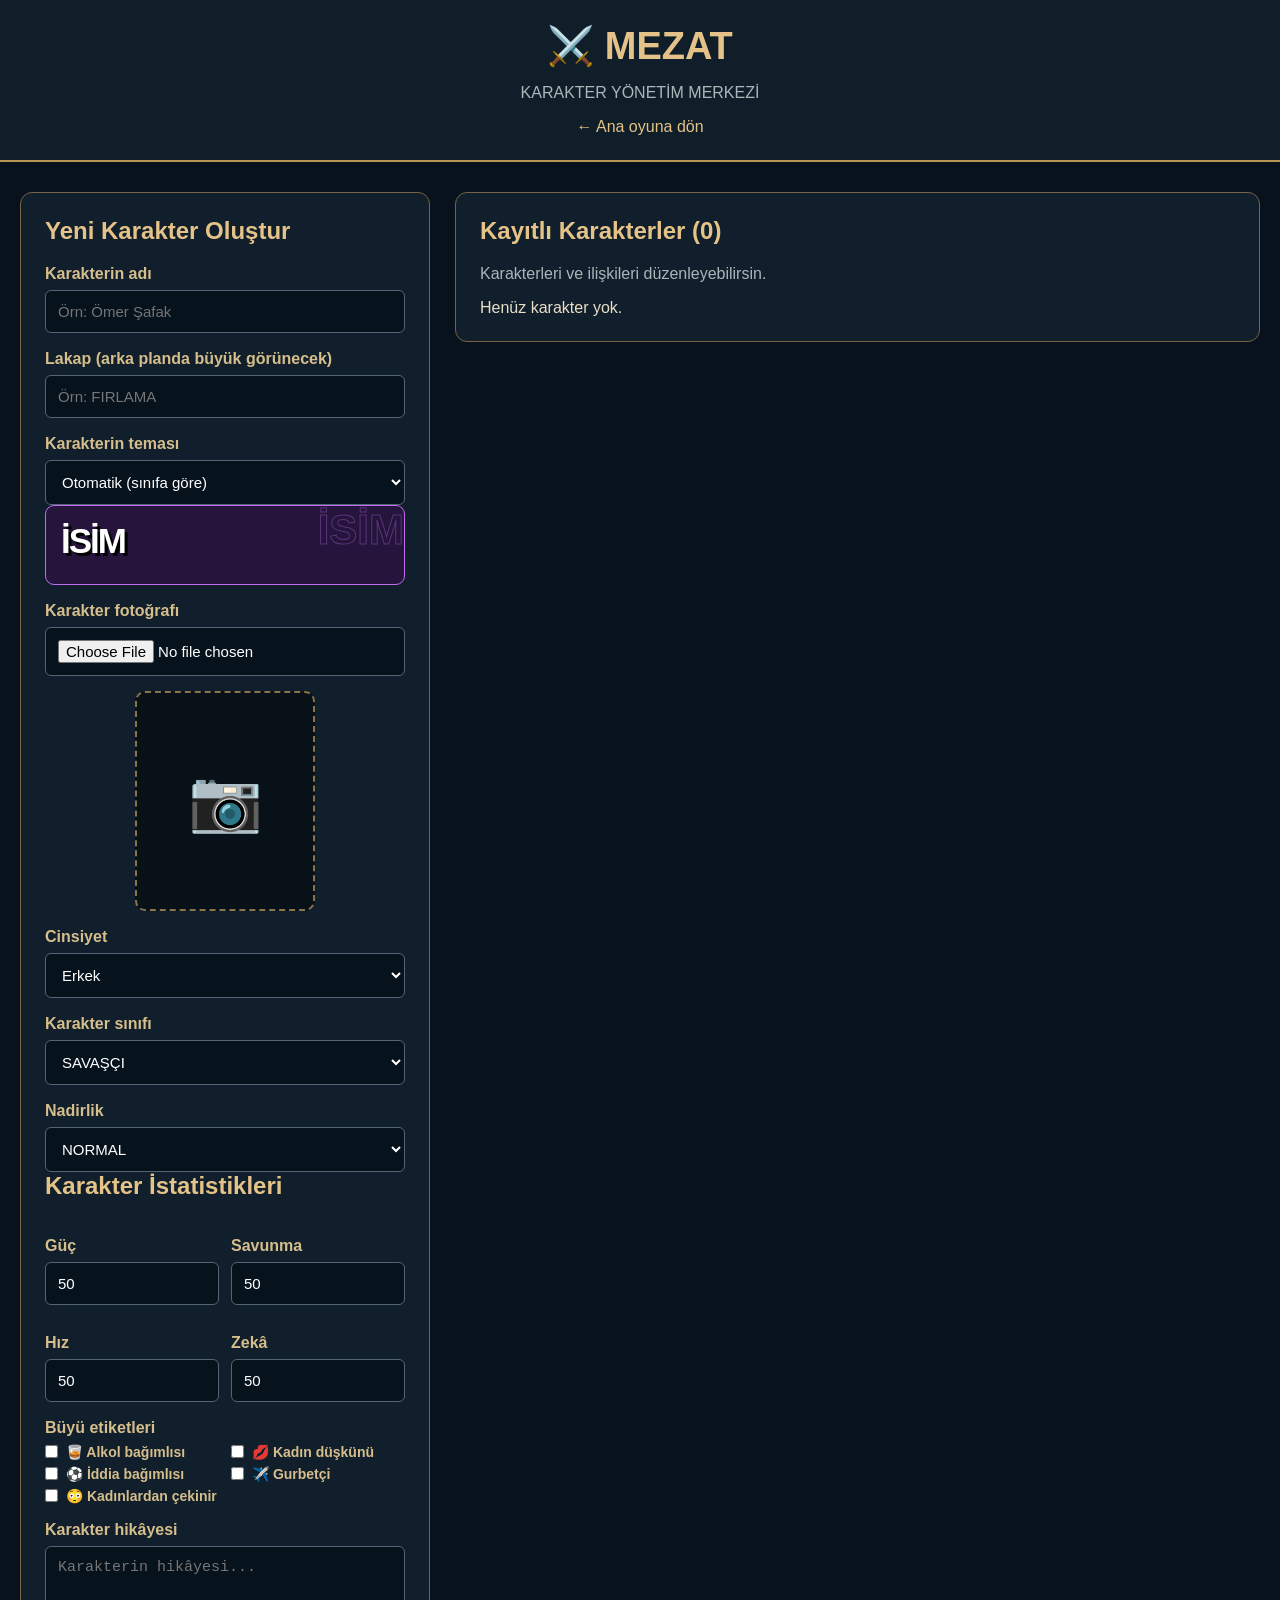
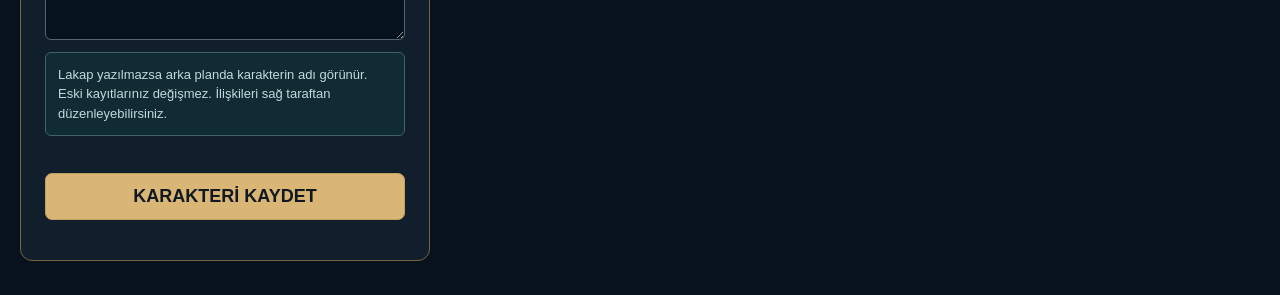
==== commit 22a5c468: "Büyü seçimi, pasifler, savaş olayları, teklif süresi ve açılış videosu - Büyü draftı: 4 büyü ikiye b" ====
--- a/karakterler.html
+++ b/karakterler.html
@@ -35,16 +35,4 @@
 <div class="bilgi-notu">İlişki puanları sabittir ve türe göre belirlenir. Overall, karakterin sınıfına göre statlarından otomatik hesaplanır.</div>
 <div class="buton-satiri"><button type="submit" id="iliskiKaydetButonu">İLİŞKİYİ KAYDET</button><button type="button" class="iptal" id="iliskiKapat">KAPAT</button></div></form>
 <h3>Bu Karakterin İlişkileri</h3><div id="seciliIliskiler"></div></div></section></main>
-
-<script src="database.js?v=3"></script>
-<script src="mezat-veriler.js"></script>
-<script src="mezat-yayin-yukleyici.js"></script>
-<script src="ozellikler.js?v=3"></script>
-<script src="buyuler.js?v=3"></script>
-<script src="karakterler-ui.js?v=3"></script>
-  
-<script src="buyu-ayar-verileri.js?v=1"></script>
-<script src="buyu-atolyesi.js?v=1"></script>
-
-</body></html>
-
+<script src="database.js?v=6"></script><script src="ozellikler.js?v=6"></script><script src="buyuler.js?v=6"></script><script src="karakterler-ui.js?v=6"></script></body></html>
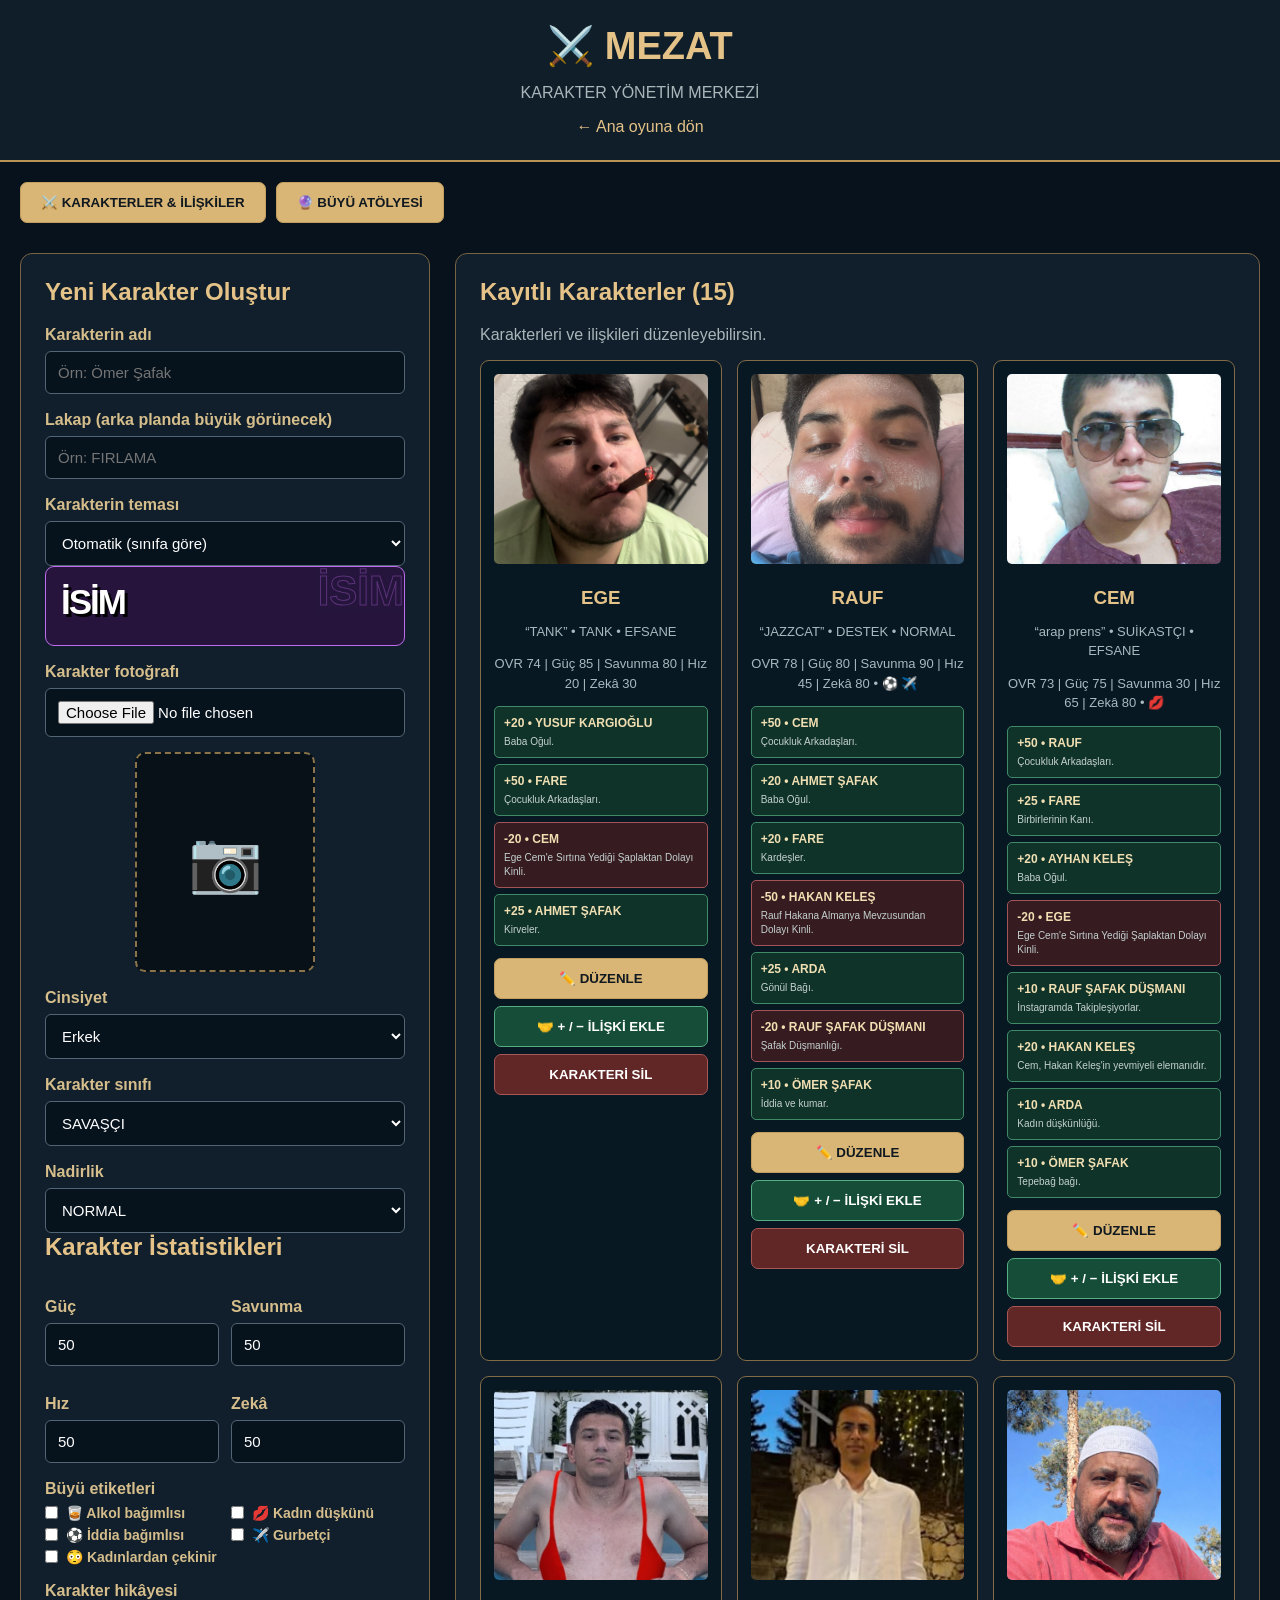
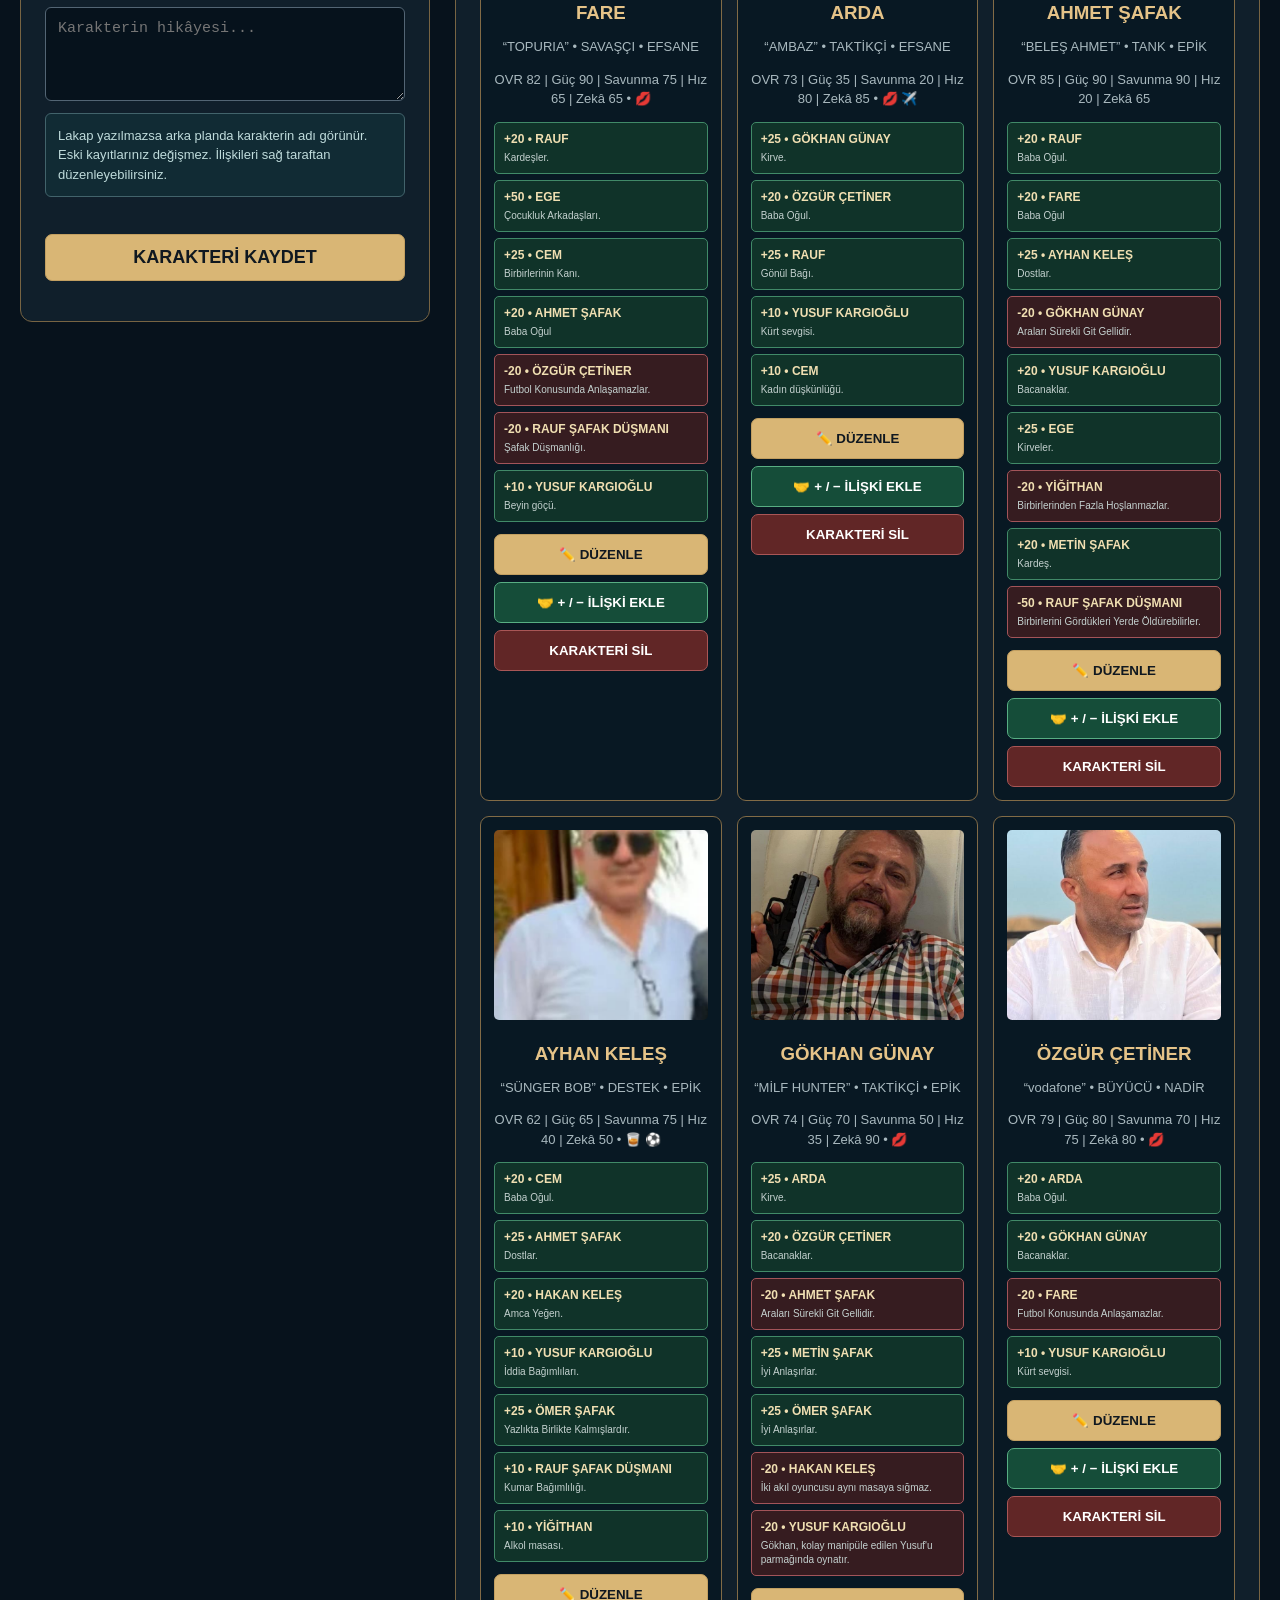
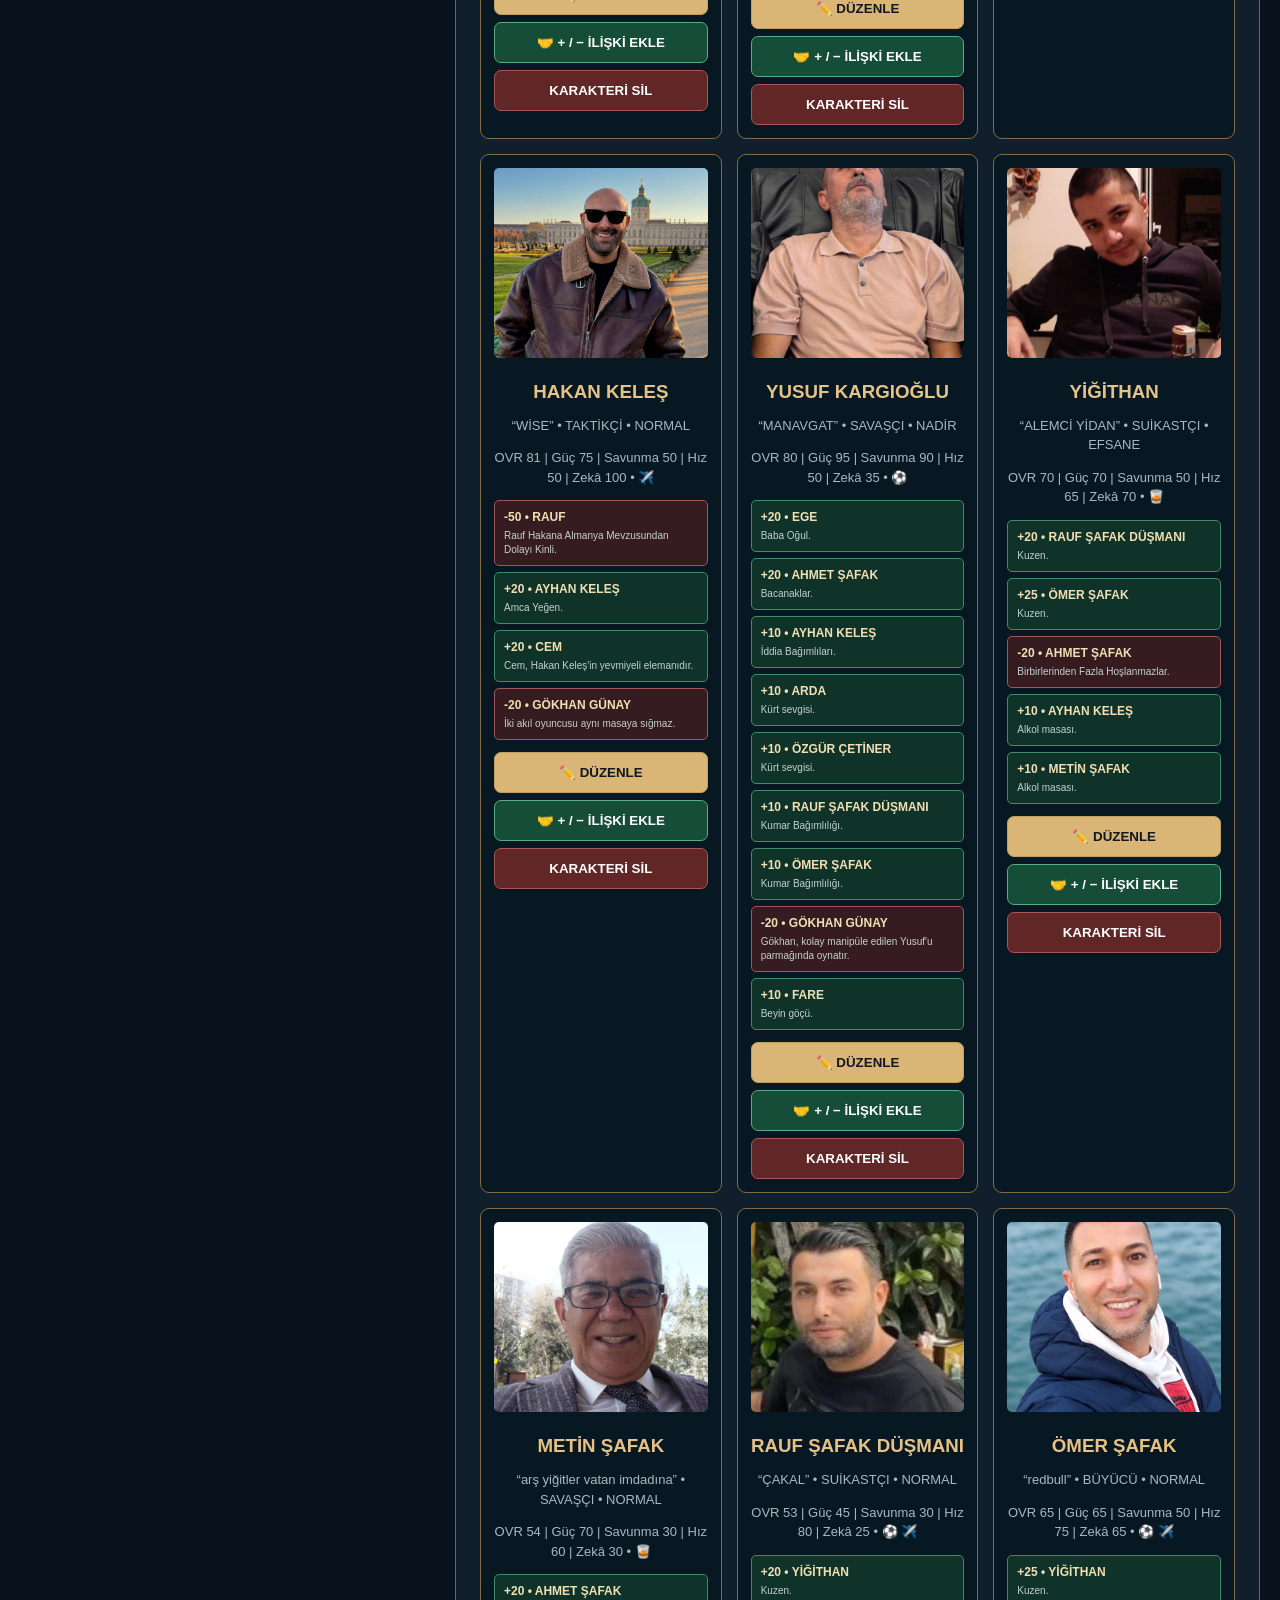
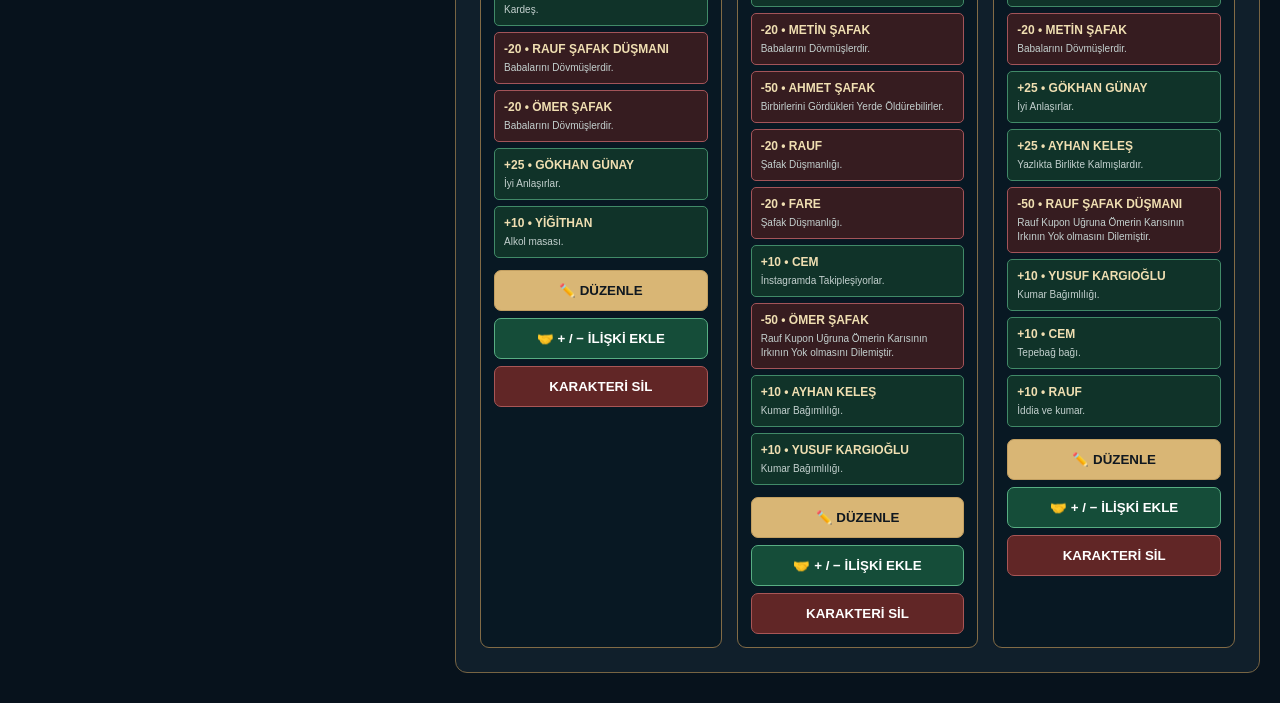
==== commit f9dc25e9: "Arkadaşın Büyü Atölyesi güncellemesini birleştir ve hatalarını düzelt - buyu-motor-yamasi.js eski bü" ====
--- a/karakterler.html
+++ b/karakterler.html
@@ -35,4 +35,13 @@
 <div class="bilgi-notu">İlişki puanları sabittir ve türe göre belirlenir. Overall, karakterin sınıfına göre statlarından otomatik hesaplanır.</div>
 <div class="buton-satiri"><button type="submit" id="iliskiKaydetButonu">İLİŞKİYİ KAYDET</button><button type="button" class="iptal" id="iliskiKapat">KAPAT</button></div></form>
 <h3>Bu Karakterin İlişkileri</h3><div id="seciliIliskiler"></div></div></section></main>
-<script src="database.js?v=6"></script><script src="ozellikler.js?v=6"></script><script src="buyuler.js?v=6"></script><script src="karakterler-ui.js?v=6"></script></body></html>
+<script src="database.js?v=7"></script>
+<script src="mezat-veriler.js?v=7"></script>
+<script src="mezat-yayin-yukleyici.js?v=7"></script>
+<script src="ozellikler.js?v=7"></script>
+<script src="buyu-ayar-verileri.js?v=7"></script>
+<script src="buyuler.js?v=7"></script>
+<script src="buyu-motor-yamasi.js?v=7"></script>
+<script src="karakterler-ui.js?v=7"></script>
+<script src="buyu-atolyesi.js?v=7"></script>
+</body></html>
